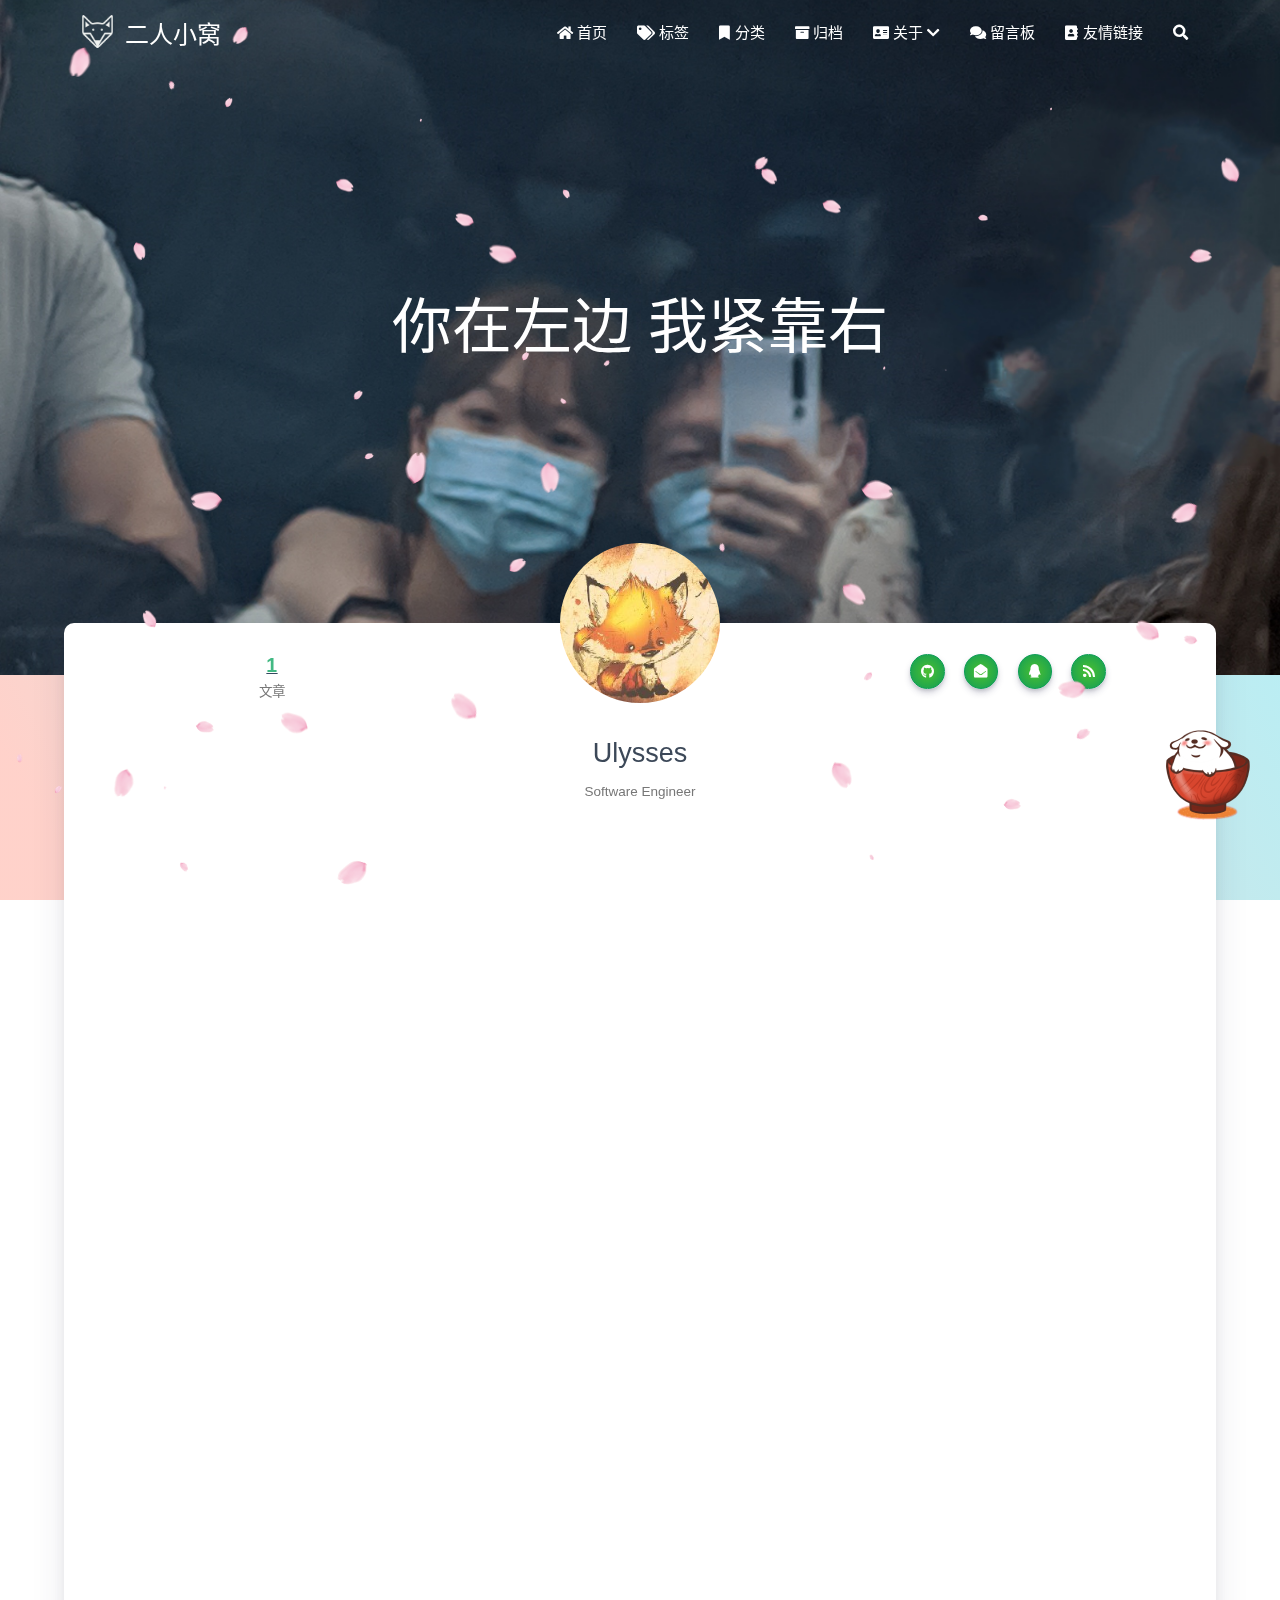
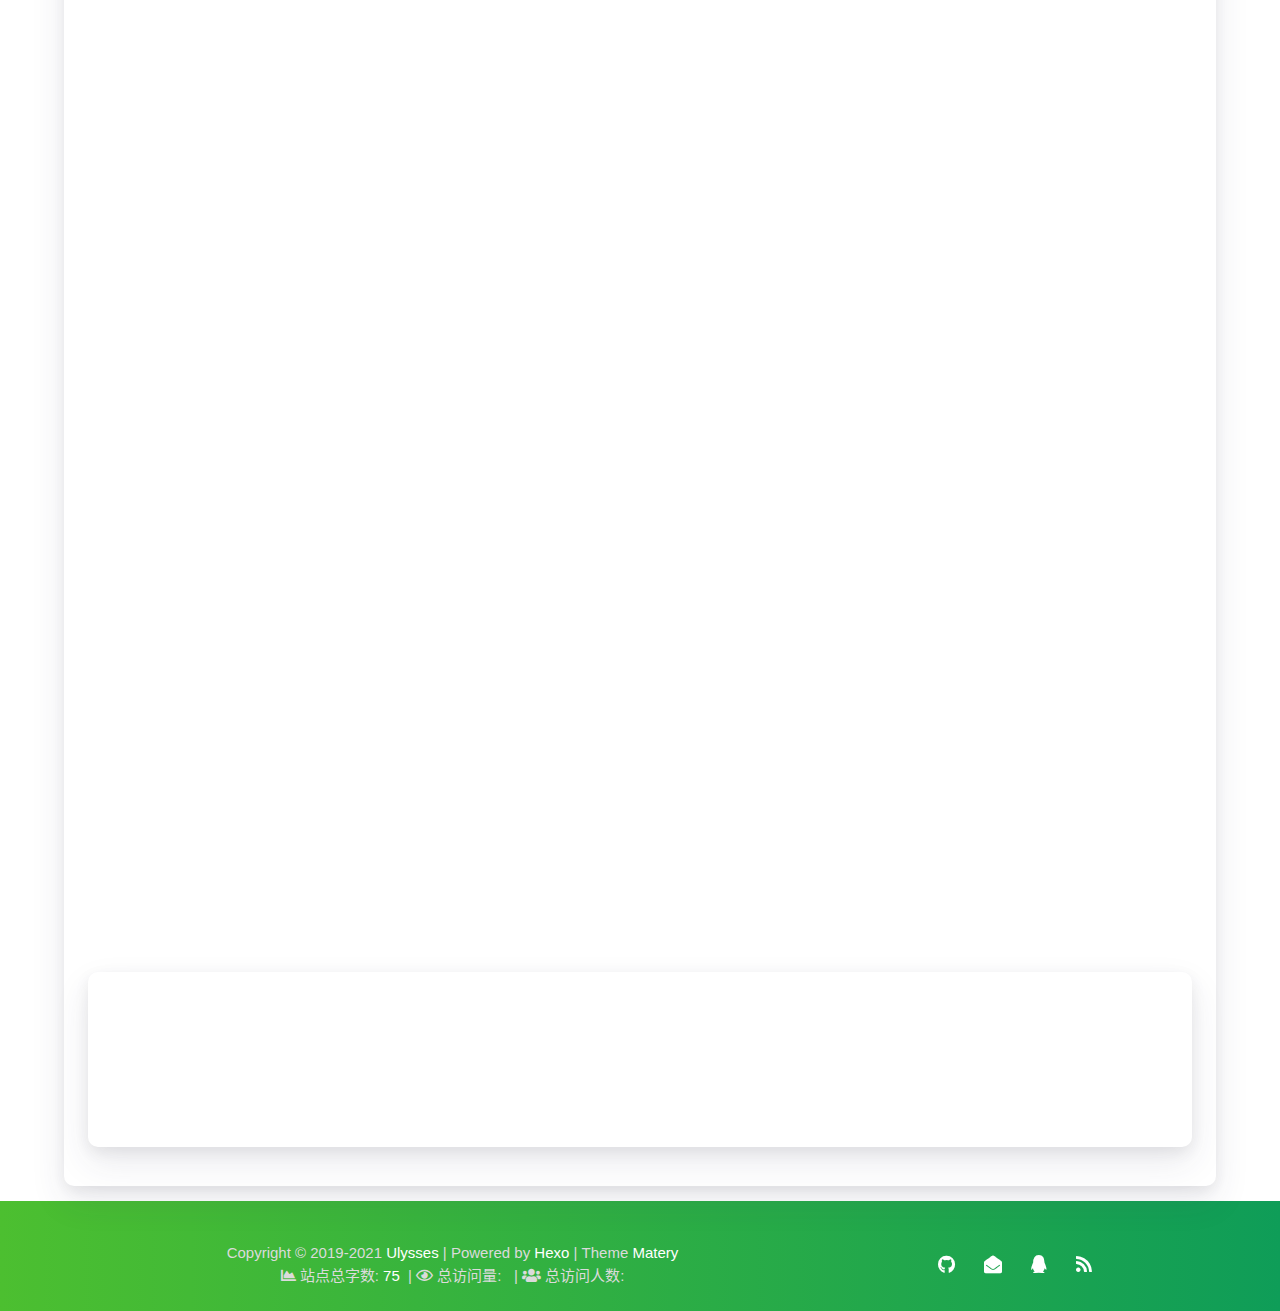
==== about/index.html @ 31bc7d74 "Site updated: 2021-12-10 22:59:01" ====
<!DOCTYPE HTML>
<html lang="zh-CN">


<head>
    <meta charset="utf-8">
    <meta name="keywords" content="关于, HTML,CSS,JavaScript,JQuery,java,linux等">
    <meta name="description" content="这是我们俩的专属小窝">
    <meta http-equiv="X-UA-Compatible" content="IE=edge">
    <meta name="viewport" content="width=device-width, initial-scale=1.0, user-scalable=no">
    <meta name="renderer" content="webkit|ie-stand|ie-comp">
    <meta name="mobile-web-app-capable" content="yes">
    <meta name="format-detection" content="telephone=no">
    <meta name="apple-mobile-web-app-capable" content="yes">
    <meta name="apple-mobile-web-app-status-bar-style" content="black-translucent">
    <meta name="referrer" content="no-referrer-when-downgrade">
    <!-- Global site tag (gtag.js) - Google Analytics -->


    <title>关于 | 二人小窝</title>
    <link rel="icon" type="image/png" href="/favicon.png">

    <link rel="stylesheet" type="text/css" href="/libs/awesome/css/all.min.css">
    <link rel="stylesheet" type="text/css" href="/libs/materialize/materialize.min.css">
    <link rel="stylesheet" type="text/css" href="/libs/aos/aos.css">
    <link rel="stylesheet" type="text/css" href="/libs/animate/animate.min.css">
    <link rel="stylesheet" type="text/css" href="/libs/lightGallery/css/lightgallery.min.css">
    <link rel="stylesheet" type="text/css" href="/css/matery.css">
    <link rel="stylesheet" type="text/css" href="/css/my.css">

    <script src="/libs/jquery/jquery-3.6.0.min.js"></script>

<meta name="generator" content="Hexo 5.4.0">
<style>.github-emoji { position: relative; display: inline-block; width: 1.2em; min-height: 1.2em; overflow: hidden; vertical-align: top; color: transparent; }  .github-emoji > span { position: relative; z-index: 10; }  .github-emoji img, .github-emoji .fancybox { margin: 0 !important; padding: 0 !important; border: none !important; outline: none !important; text-decoration: none !important; user-select: none !important; cursor: auto !important; }  .github-emoji img { height: 1.2em !important; width: 1.2em !important; position: absolute !important; left: 50% !important; top: 50% !important; transform: translate(-50%, -50%) !important; user-select: none !important; cursor: auto !important; } .github-emoji-fallback { color: inherit; } .github-emoji-fallback img { opacity: 0 !important; }</style>
<link rel="alternate" href="/atom.xml" title="二人小窝" type="application/atom+xml">
<link rel="stylesheet" href="/css/prism-tomorrow.css" type="text/css"></head>









<body>
    <header class="navbar-fixed">
    <nav id="headNav" class="bg-color nav-transparent">
        <div id="navContainer" class="nav-wrapper container">
            <div class="brand-logo">
                <a href="/" class="waves-effect waves-light">
                    
                    <img src="/medias/logo.png" class="logo-img" alt="LOGO">
                    
                    <span class="logo-span">二人小窝</span>
                </a>
            </div>
            

<a href="#" data-target="mobile-nav" class="sidenav-trigger button-collapse"><i class="fas fa-bars"></i></a>
<ul class="right nav-menu">
  
  <li class="hide-on-med-and-down nav-item">
    
    <a href="/" class="waves-effect waves-light">
      
      <i class="fas fa-home" style="zoom: 0.6;"></i>
      
      <span>首页</span>
    </a>
    
  </li>
  
  <li class="hide-on-med-and-down nav-item">
    
    <a href="/tags" class="waves-effect waves-light">
      
      <i class="fas fa-tags" style="zoom: 0.6;"></i>
      
      <span>标签</span>
    </a>
    
  </li>
  
  <li class="hide-on-med-and-down nav-item">
    
    <a href="/categories" class="waves-effect waves-light">
      
      <i class="fas fa-bookmark" style="zoom: 0.6;"></i>
      
      <span>分类</span>
    </a>
    
  </li>
  
  <li class="hide-on-med-and-down nav-item">
    
    <a href="/archives" class="waves-effect waves-light">
      
      <i class="fas fa-archive" style="zoom: 0.6;"></i>
      
      <span>归档</span>
    </a>
    
  </li>
  
  <li class="hide-on-med-and-down nav-item">
    
    <a href="/" class="waves-effect waves-light">

      
      <i class="fas fa-address-card" style="zoom: 0.6;"></i>
      
      <span>关于</span>
      <i class="fas fa-chevron-down" aria-hidden="true" style="zoom: 0.6;"></i>
    </a>
    <ul class="sub-nav menus_item_child ">
      
      <li>
        <a href="/about">
          
          <i class="fas fa-user-circle" style="margin-top: -20px; zoom: 0.6;"></i>
          
          <span>关于我</span>
        </a>
      </li>
      
      <li>
        <a href="/aboutme">
          
          <i class="fa fa-user-secret" style="margin-top: -20px; zoom: 0.6;"></i>
          
          <span>Another</span>
        </a>
      </li>
      
    </ul>
    
  </li>
  
  <li class="hide-on-med-and-down nav-item">
    
    <a href="/contact" class="waves-effect waves-light">
      
      <i class="fas fa-comments" style="zoom: 0.6;"></i>
      
      <span>留言板</span>
    </a>
    
  </li>
  
  <li class="hide-on-med-and-down nav-item">
    
    <a href="/friends" class="waves-effect waves-light">
      
      <i class="fas fa-address-book" style="zoom: 0.6;"></i>
      
      <span>友情链接</span>
    </a>
    
  </li>
  
  <li>
    <a href="#searchModal" class="modal-trigger waves-effect waves-light">
      <i id="searchIcon" class="fas fa-search" title="搜索" style="zoom: 0.85;"></i>
    </a>
  </li>
</ul>


<div id="mobile-nav" class="side-nav sidenav">

    <div class="mobile-head bg-color">
        
        <img src="/medias/logo.png" class="logo-img circle responsive-img">
        
        <div class="logo-name">二人小窝</div>
        <div class="logo-desc">
            
            这是我们俩的专属小窝
            
        </div>
    </div>

    <ul class="menu-list mobile-menu-list">
        
        <li class="m-nav-item">
	  
		<a href="/" class="waves-effect waves-light">
			
			    <i class="fa-fw fas fa-home"></i>
			
			首页
		</a>
          
        </li>
        
        <li class="m-nav-item">
	  
		<a href="/tags" class="waves-effect waves-light">
			
			    <i class="fa-fw fas fa-tags"></i>
			
			标签
		</a>
          
        </li>
        
        <li class="m-nav-item">
	  
		<a href="/categories" class="waves-effect waves-light">
			
			    <i class="fa-fw fas fa-bookmark"></i>
			
			分类
		</a>
          
        </li>
        
        <li class="m-nav-item">
	  
		<a href="/archives" class="waves-effect waves-light">
			
			    <i class="fa-fw fas fa-archive"></i>
			
			归档
		</a>
          
        </li>
        
        <li class="m-nav-item">
	  
		<a href="javascript:;">
			
				<i class="fa-fw fas fa-address-card"></i>
			
			关于
			<span class="m-icon"><i class="fas fa-chevron-right"></i></span>
		</a>
            <ul  style="background:  ;" >
              
                <li>

                  <a href="/about " style="margin-left:75px">
				  
				   <i class="fa fas fa-user-circle" style="position: absolute;left:50px" ></i>
			      
		          <span>关于我</span>
                  </a>
                </li>
              
                <li>

                  <a href="/aboutme " style="margin-left:75px">
				  
				   <i class="fa fa fa-user-secret" style="position: absolute;left:50px" ></i>
			      
		          <span>Another</span>
                  </a>
                </li>
              
            </ul>
          
        </li>
        
        <li class="m-nav-item">
	  
		<a href="/contact" class="waves-effect waves-light">
			
			    <i class="fa-fw fas fa-comments"></i>
			
			留言板
		</a>
          
        </li>
        
        <li class="m-nav-item">
	  
		<a href="/friends" class="waves-effect waves-light">
			
			    <i class="fa-fw fas fa-address-book"></i>
			
			友情链接
		</a>
          
        </li>
        
        
        <li><div class="divider"></div></li>
        <li>
            <a href="https://github.com/blinkfox/hexo-theme-matery" class="waves-effect waves-light" target="_blank">
                <i class="fab fa-github-square fa-fw"></i>Fork Me
            </a>
        </li>
        
    </ul>
</div>


        </div>

        
            <style>
    .nav-transparent .github-corner {
        display: none !important;
    }

    .github-corner {
        position: absolute;
        z-index: 10;
        top: 0;
        right: 0;
        border: 0;
        transform: scale(1.1);
    }

    .github-corner svg {
        color: #0f9d58;
        fill: #fff;
        height: 64px;
        width: 64px;
    }

    .github-corner:hover .octo-arm {
        animation: a 0.56s ease-in-out;
    }

    .github-corner .octo-arm {
        animation: none;
    }

    @keyframes a {
        0%,
        to {
            transform: rotate(0);
        }
        20%,
        60% {
            transform: rotate(-25deg);
        }
        40%,
        80% {
            transform: rotate(10deg);
        }
    }
</style>

<a href="https://github.com/blinkfox/hexo-theme-matery" class="github-corner tooltipped hide-on-med-and-down" target="_blank"
   data-tooltip="Fork Me" data-position="left" data-delay="50">
    <svg viewBox="0 0 250 250" aria-hidden="true">
        <path d="M0,0 L115,115 L130,115 L142,142 L250,250 L250,0 Z"></path>
        <path d="M128.3,109.0 C113.8,99.7 119.0,89.6 119.0,89.6 C122.0,82.7 120.5,78.6 120.5,78.6 C119.2,72.0 123.4,76.3 123.4,76.3 C127.3,80.9 125.5,87.3 125.5,87.3 C122.9,97.6 130.6,101.9 134.4,103.2"
              fill="currentColor" style="transform-origin: 130px 106px;" class="octo-arm"></path>
        <path d="M115.0,115.0 C114.9,115.1 118.7,116.5 119.8,115.4 L133.7,101.6 C136.9,99.2 139.9,98.4 142.2,98.6 C133.8,88.0 127.5,74.4 143.8,58.0 C148.5,53.4 154.0,51.2 159.7,51.0 C160.3,49.4 163.2,43.6 171.4,40.1 C171.4,40.1 176.1,42.5 178.8,56.2 C183.1,58.6 187.2,61.8 190.9,65.4 C194.5,69.0 197.7,73.2 200.1,77.6 C213.8,80.2 216.3,84.9 216.3,84.9 C212.7,93.1 206.9,96.0 205.4,96.6 C205.1,102.4 203.0,107.8 198.3,112.5 C181.9,128.9 168.3,122.5 157.7,114.1 C157.9,116.9 156.7,120.9 152.7,124.9 L141.0,136.5 C139.8,137.7 141.6,141.9 141.8,141.8 Z"
              fill="currentColor" class="octo-body"></path>
    </svg>
</a>
        
    </nav>

</header>

    <style type="text/css">
    /* don't remove. */
    .about-cover {
        height: 75vh;
    }
</style>

<div class="bg-cover pd-header about-cover">
    <div class="container">
    <div class="row">
    <div class="col s10 offset-s1 m8 offset-m2 l8 offset-l2">
        <div class="brand">
            <div class="title center-align">
                
                你在左边 我紧靠右
                
            </div>

            <div class="description center-align">
                
                <span id="subtitle"></span>
                <script src="https://cdn.jsdelivr.net/npm/typed.js@2.0.11"></script>
                <script>
                    var typed = new Typed("#subtitle", {
                        strings: ['',
				 				  '',
								  '',
				 				  ''],
                        startDelay: 300,
                        typeSpeed: 100,
                        loop: true,
                        backSpeed: 50,
                        showCursor: true
                    });
                </script>
                
            </div>

        </div>
    </div>
</div>


<script>
    // 每天切换 banner 图.  Switch banner image every day.
    var bannerUrl = "/medias/banner/" + new Date().getDay() + '.jpg';
    $('.bg-cover').css('background-image', 'url(' + bannerUrl + ')');
</script>


    </div>
</div>

<main class="content">

    <div id="aboutme" class="container about-container">
        <div class="card">
            <div class="card-content">

                <div class="row">
                    <div class="post-statis col l4 hide-on-med-and-down" data-aos="zoom-in-right">
                        
<div class="statis">
    <span class="count"><a href="/">1</a></span>
    <span class="name">文章</span>
</div>






                    </div>
                    <div class="col s12 m12 l4">
                        <div class="profile center-align">
                            <div class="avatar">
                                <img src="/medias/avatar.jpg" alt="Ulysses"
                                     class="circle responsive-img avatar-img">
                            </div>
                            <div class="author">
                                <div class="post-statis hide-on-large-only" data-aos="zoom-in-right">
                                    
<div class="statis">
    <span class="count"><a href="/">1</a></span>
    <span class="name">文章</span>
</div>






                                </div>
                                <div class="title">Ulysses</div>
                                <div class="career">Software Engineer</div>
                                <div class="social-link hide-on-large-only" data-aos="zoom-in-left">
                                    
    <a href="https://github.com/ulysses-kyh" class="tooltipped" target="_blank" data-tooltip="访问我的GitHub" data-position="top" data-delay="50">
        <i class="fab fa-github"></i>
    </a>



    <a href="mailto:k17087799942@gmail.com" class="tooltipped" target="_blank" data-tooltip="邮件联系我" data-position="top" data-delay="50">
        <i class="fas fa-envelope-open"></i>
    </a>







    <a href="tencent://AddContact/?fromId=50&fromSubId=1&subcmd=all&uin=1442336054" class="tooltipped" target="_blank" data-tooltip="QQ联系我: 1442336054" data-position="top" data-delay="50">
        <i class="fab fa-qq"></i>
    </a>







    <a href="/atom.xml" class="tooltipped" target="_blank" data-tooltip="RSS 订阅" data-position="top" data-delay="50">
        <i class="fas fa-rss"></i>
    </a>


                                </div>
                            </div>
                        </div>
                    </div>
                    <div class="col l4 hide-on-med-and-down" data-aos="zoom-in-left">
                        <div class="social-link">
                            
    <a href="https://github.com/ulysses-kyh" class="tooltipped" target="_blank" data-tooltip="访问我的GitHub" data-position="top" data-delay="50">
        <i class="fab fa-github"></i>
    </a>



    <a href="mailto:k17087799942@gmail.com" class="tooltipped" target="_blank" data-tooltip="邮件联系我" data-position="top" data-delay="50">
        <i class="fas fa-envelope-open"></i>
    </a>







    <a href="tencent://AddContact/?fromId=50&fromSubId=1&subcmd=all&uin=1442336054" class="tooltipped" target="_blank" data-tooltip="QQ联系我: 1442336054" data-position="top" data-delay="50">
        <i class="fab fa-qq"></i>
    </a>







    <a href="/atom.xml" class="tooltipped" target="_blank" data-tooltip="RSS 订阅" data-position="top" data-delay="50">
        <i class="fas fa-rss"></i>
    </a>


                        </div>
                    </div>
                </div>

                <div class="introduction center-align" data-aos="fade-up">If you wish to succeed, you should use persistence as your good friend, experience as your reference, prudence as your brother and hope as your sentry.</div>

                <style type="text/css">
    #posts-chart,
    #categories-chart,
    #tags-chart {
        width: 100%;
        height: 300px;
        margin: 0.5rem auto;
        padding: 0.5rem;
    }
</style>

<div id="postCharts" class="post-charts">
    <div class="title center-align" data-aos="zoom-in-up">
        <i class="far fa-bar-chart"></i>&nbsp;&nbsp;文章统计图
    </div>
    <div class="row">
        <div class="chart col s12 m6 l4" data-aos="zoom-in-up">
            <div id="posts-chart"></div>
        </div>

        <div class="chart col s12 m6 l4" data-aos="zoom-in-up">
            <div id="categories-chart"></div>
        </div>

        <div class="chart col s12 m6 l4" data-aos="zoom-in-up">
            <div id="tags-chart"></div>
        </div>
    </div>
</div>

<script type="text/javascript" src="/libs/echarts/echarts.min.js"></script>
<script>
    let postsChart = echarts.init(document.getElementById('posts-chart'));
    let categoriesChart = echarts.init(document.getElementById('categories-chart'));
    let tagsChart = echarts.init(document.getElementById('tags-chart'));

    

    let postsOption = {
        title: {
            text: '文章发布统计图',
            top: -5,
            x: 'center'
        },
        tooltip: {
            trigger: 'axis'
        },
        xAxis: {
            type: 'category',
            data: ["2020-12","2021-01","2021-02","2021-03","2021-04","2021-05","2021-06","2021-07","2021-08","2021-09","2021-10","2021-11","2021-12"]
        },
        yAxis: {
            type: 'value',
        },
        series: [
            {
                name: '文章篇数',
                type: 'line',
                color: ['#6772e5'],
                data: [0,0,0,0,0,0,0,0,0,0,0,0,1],
                markPoint: {
                    symbolSize: 45,
                    color: ['#fa755a','#3ecf8e','#82d3f4'],
                    data: [{
                        type: 'max',
                        itemStyle: {color: ['#3ecf8e']},
                        name: '最大值'
                    }, {
                        type: 'min',
                        itemStyle: {color: ['#fa755a']},
                        name: '最小值'
                    }]
                },
                markLine: {
                    itemStyle: {color: ['#ab47bc']},
                    data: [
                        {type: 'average', name: '平均值'}
                    ]
                }
            }
        ]
    };

    

    let categoriesOption = {
        title: {
            text: '文章分类统计图',
            top: -4,
            x: 'center'
        },
        tooltip: {
            trigger: 'item',
            formatter: "{a} <br/>{b} : {c} ({d}%)"
        },
        series: [
            {
                name: '分类',
                type: 'pie',
                radius: '50%',
                color: ['#6772e5', '#ff9e0f', '#fa755a', '#3ecf8e', '#82d3f4', '#ab47bc', '#525f7f', '#f51c47', '#26A69A'],
                data: [],
                itemStyle: {
                    emphasis: {
                        shadowBlur: 10,
                        shadowOffsetX: 0,
                        shadowColor: 'rgba(0, 0, 0, 0.5)'
                    }
                }
            }
        ]
    };

    

    let tagsOption = {
        title: {
            text: 'TOP10 标签统计图',
            top: -5,
            x: 'center'
        },
        tooltip: {},
        xAxis: [
            {
                type: 'category',
                data: []
            }
        ],
        yAxis: [
            {
                type: 'value'
            }
        ],
        series: [
            {
                type: 'bar',
                color: ['#82d3f4'],
                barWidth : 18,
                data: [],
                markPoint: {
                    symbolSize: 45,
                    data: [{
                        type: 'max',
                        itemStyle: {color: ['#3ecf8e']},
                        name: '最大值'
                    }, {
                        type: 'min',
                        itemStyle: {color: ['#fa755a']},
                        name: '最小值'
                    }],
                },
                markLine: {
                    itemStyle: {color: ['#ab47bc']},
                    data: [
                        {type: 'average', name: '平均值'}
                    ]
                }
            }
        ]
    };

    // render the charts
    postsChart.setOption(postsOption);
    categoriesChart.setOption(categoriesOption);
    tagsChart.setOption(tagsOption);
</script>


                
                
<div class="my-projects">
    <div class="title center-align" data-aos="zoom-in-up">
        <i class="fas fa-gift"></i>&nbsp;&nbsp;我的项目
    </div>
    <div class="row">
        
        
        <div class="col s12 m6 l4" data-aos="fade-up">
            <div class="info center-align">
                <a href="http://github.com/blinkfox/hexo-theme-matery" class="icon"
                   style="background: linear-gradient(to bottom right, #66BB6A 0%, #81C784 100%)" target="_blank">
                    <i class="fas fa-file-alt"></i>
                </a>
                <div class="info-title">
                    <a href="http://github.com/blinkfox/hexo-theme-matery" target="_blank">hexo-theme-matery</a>
                </div>
                <div class="info-desc">This is a Hexo blog theme with &#39;Material Design&#39; and responsive design.</div>
            </div>
        </div>
        
        <div class="col s12 m6 l4" data-aos="fade-up">
            <div class="info center-align">
                <a href="https://github.com/blinkfox/fenix" class="icon"
                   style="background: linear-gradient(to bottom right, #F06292 0%, #EF5350 100%)" target="_blank">
                    <i class="fas fa-database"></i>
                </a>
                <div class="info-title">
                    <a href="https://github.com/blinkfox/fenix" target="_blank">Fenix</a>
                </div>
                <div class="info-desc">这是 Spring Data JPA 复杂或动态 SQL 查询的扩展库。</div>
            </div>
        </div>
        
        <div class="col s12 m6 l4" data-aos="fade-up">
            <div class="info center-align">
                <a href="https://github.com/blinkfox/typora-vue-theme" class="icon"
                   style="background: linear-gradient(to bottom right, #29B6F6 0%, #1E88E5 100%)" target="_blank">
                    <i class="fas fa-file-alt"></i>
                </a>
                <div class="info-title">
                    <a href="https://github.com/blinkfox/typora-vue-theme" target="_blank">typora-vue-theme</a>
                </div>
                <div class="info-desc">This is a typora theme inspired by Vue document style.</div>
            </div>
        </div>
        
        
    </div>
</div>

                

                
                
<div class="my-skills">
    <div class="title center-align" data-aos="zoom-in-up">
        <i class="fas fa-wrench"></i>&nbsp;&nbsp;我的技能
    </div>
    <div class="row">
        
        
        
        <div class="col s12 m6 l6" data-aos="fade-up">
            <div class="skillbar">
                <div class="skillbar-title"
                     style="background: linear-gradient(to right, #FF0066 0%, #FF00CC 100%); width: 85%">
                    <span>Java</span>
                </div>
                <div class="skill-bar-percent">85%</div>
            </div>
        </div>
        
        
        <div class="col s12 m6 l6" data-aos="fade-up">
            <div class="skillbar">
                <div class="skillbar-title"
                     style="background: linear-gradient(to right, #9900FF 0%, #CC66FF 100%); width: 80%">
                    <span>JavaScript</span>
                </div>
                <div class="skill-bar-percent">80%</div>
            </div>
        </div>
        
        
        <div class="col s12 m6 l6" data-aos="fade-up">
            <div class="skillbar">
                <div class="skillbar-title"
                     style="background: linear-gradient(to right, #2196F3 0%, #42A5F5 100%); width: 80%">
                    <span>HTML5</span>
                </div>
                <div class="skill-bar-percent">80%</div>
            </div>
        </div>
        
        
        <div class="col s12 m6 l6" data-aos="fade-up">
            <div class="skillbar">
                <div class="skillbar-title"
                     style="background: linear-gradient(to right, #00BCD4 0%, #80DEEA 100%); width: 70%">
                    <span>CSS</span>
                </div>
                <div class="skill-bar-percent">70%</div>
            </div>
        </div>
        
        
        <div class="col s12 m6 l6" data-aos="fade-up">
            <div class="skillbar">
                <div class="skillbar-title"
                     style="background: linear-gradient(to right, #4CAF50 0%, #81C784 100%); width: 90%">
                    <span>SQL</span>
                </div>
                <div class="skill-bar-percent">90%</div>
            </div>
        </div>
        
        
        <div class="col s12 m6 l6" data-aos="fade-up">
            <div class="skillbar">
                <div class="skillbar-title"
                     style="background: linear-gradient(to right, #FFEB3B 0%, #FFF176 100%); width: 75%">
                    <span>程序设计</span>
                </div>
                <div class="skill-bar-percent">75%</div>
            </div>
        </div>
        
        
    </div>

    

    
    <div class="other-skills chip-container" data-aos="zoom-in-up">
        <div class="sub-title center-align"><i class="fa fa-book"></i>&nbsp;&nbsp;其他技能</div>
        <div class="tag-chips center-align">
            
        </div>
    </div>
    

</div>

                

                
                
<div id="myGallery" class="my-gallery">
    <div class="title center-align" data-aos="zoom-in-up">
        <i class="far fa-image"></i>&nbsp;&nbsp;相册
    </div>
    <div class="row">
        
        
        <div class="photo col s12 m6 l4" data-aos="fade-up">
            <div class="img-item" data-src="/medias/featureimages/0.jpg">
                <img src="/medias/featureimages/0.jpg" class="responsive-img">
            </div>
        </div>
        
        <div class="photo col s12 m6 l4" data-aos="fade-up">
            <div class="img-item" data-src="/medias/featureimages/1.jpg">
                <img src="/medias/featureimages/1.jpg" class="responsive-img">
            </div>
        </div>
        
        <div class="photo col s12 m6 l4" data-aos="fade-up">
            <div class="img-item" data-src="/medias/featureimages/2.jpg">
                <img src="/medias/featureimages/2.jpg" class="responsive-img">
            </div>
        </div>
        
        
    </div>
</div>

<script>
    $(function () {
        let animateClass = 'animated pulse';
        $('#myGallery .photo').hover(function () {
            $(this).addClass(animateClass);
        }, function () {
            $(this).removeClass(animateClass);
        });
    });
</script>

                

                

                <div class="card">
                    <div class="card-content">
                        <div class="card-content article-card-content">
                            <div class="title center-align" data-aos="zoom-in-up">
                                <i class="fa fa-address-book"></i>&nbsp;&nbsp;个人简历
                             </div>
                                <div id="articleContent" data-aos="fade-up">
                                    
                                </div>
                          </div>
                     </div>
               </div>

            </div>
        </div>
    </div>
</main>


    <footer class="page-footer bg-color">
    
        <link rel="stylesheet" href="/libs/aplayer/APlayer.min.css">
<style>
    .aplayer .aplayer-lrc p {
        
        display: none;
        
        font-size: 12px;
        font-weight: 700;
        line-height: 16px !important;
    }

    .aplayer .aplayer-lrc p.aplayer-lrc-current {
        
        display: none;
        
        font-size: 15px;
        color: #42b983;
    }

    
</style>
<div class="">
    
    <div class="row">
        <meting-js class="col l8 offset-l2 m10 offset-m1 s12"
                   server="netease"
                   type="playlist"
                   id="2927089102"
                   fixed='true'
                   autoplay='true'
                   theme='#42b983'
                   loop='all'
                   order='random'
                   preload='auto'
                   volume='0.2'
                   list-folded='true'
        >
        </meting-js>
    </div>
</div>

<script src="/libs/aplayer/APlayer.min.js"></script>
<script src="/libs/aplayer/Meting.min.js"></script>

    

    <div class="container row center-align"
         style="margin-bottom: 0px !important;">
        <div class="col s12 m8 l8 copy-right">
            Copyright&nbsp;&copy;
            
                <span id="year">2019-2021</span>
            
            <a href="/about" target="_blank">Ulysses</a>
            |&nbsp;Powered by&nbsp;<a href="https://hexo.io/" target="_blank">Hexo</a>
            |&nbsp;Theme&nbsp;<a href="https://github.com/blinkfox/hexo-theme-matery" target="_blank">Matery</a>
            <br>
            
                &nbsp;<i class="fas fa-chart-area"></i>&nbsp;站点总字数:&nbsp;<span
                        class="white-color">75</span>
            
            
            
                
            
            
                <span id="busuanzi_container_site_pv">
                &nbsp;|&nbsp;<i class="far fa-eye"></i>&nbsp;总访问量:&nbsp;
                    <span id="busuanzi_value_site_pv" class="white-color"></span>
            </span>
            
            
                <span id="busuanzi_container_site_uv">
                &nbsp;|&nbsp;<i class="fas fa-users"></i>&nbsp;总访问人数:&nbsp;
                    <span id="busuanzi_value_site_uv" class="white-color"></span>
            </span>
            
            <br>

            <!-- 运行天数提醒. -->
            
            <br>
            
        </div>
        <div class="col s12 m4 l4 social-link social-statis">
    <a href="https://github.com/ulysses-kyh" class="tooltipped" target="_blank" data-tooltip="访问我的GitHub" data-position="top" data-delay="50">
        <i class="fab fa-github"></i>
    </a>



    <a href="mailto:k17087799942@gmail.com" class="tooltipped" target="_blank" data-tooltip="邮件联系我" data-position="top" data-delay="50">
        <i class="fas fa-envelope-open"></i>
    </a>







    <a href="tencent://AddContact/?fromId=50&fromSubId=1&subcmd=all&uin=1442336054" class="tooltipped" target="_blank" data-tooltip="QQ联系我: 1442336054" data-position="top" data-delay="50">
        <i class="fab fa-qq"></i>
    </a>







    <a href="/atom.xml" class="tooltipped" target="_blank" data-tooltip="RSS 订阅" data-position="top" data-delay="50">
        <i class="fas fa-rss"></i>
    </a>

</div>
    </div>
</footer>

<div class="progress-bar"></div>


    <!-- 搜索遮罩框 -->
<div id="searchModal" class="modal">
    <div class="modal-content">
        <div class="search-header">
            <span class="title"><i class="fas fa-search"></i>&nbsp;&nbsp;搜索</span>
            <input type="search" id="searchInput" name="s" placeholder="请输入搜索的关键字"
                   class="search-input">
        </div>
        <div id="searchResult"></div>
    </div>
</div>

<script type="text/javascript">
$(function () {
    var searchFunc = function (path, search_id, content_id) {
        'use strict';
        $.ajax({
            url: path,
            dataType: "xml",
            success: function (xmlResponse) {
                // get the contents from search data
                var datas = $("entry", xmlResponse).map(function () {
                    return {
                        title: $("title", this).text(),
                        content: $("content", this).text(),
                        url: $("url", this).text()
                    };
                }).get();
                var $input = document.getElementById(search_id);
                var $resultContent = document.getElementById(content_id);
                $input.addEventListener('input', function () {
                    var str = '<ul class=\"search-result-list\">';
                    var keywords = this.value.trim().toLowerCase().split(/[\s\-]+/);
                    $resultContent.innerHTML = "";
                    if (this.value.trim().length <= 0) {
                        return;
                    }
                    // perform local searching
                    datas.forEach(function (data) {
                        var isMatch = true;
                        var data_title = data.title.trim().toLowerCase();
                        var data_content = data.content.trim().replace(/<[^>]+>/g, "").toLowerCase();
                        var data_url = data.url;
                        data_url = data_url.indexOf('/') === 0 ? data.url : '/' + data_url;
                        var index_title = -1;
                        var index_content = -1;
                        var first_occur = -1;
                        // only match artiles with not empty titles and contents
                        if (data_title !== '' && data_content !== '') {
                            keywords.forEach(function (keyword, i) {
                                index_title = data_title.indexOf(keyword);
                                index_content = data_content.indexOf(keyword);
                                if (index_title < 0 && index_content < 0) {
                                    isMatch = false;
                                } else {
                                    if (index_content < 0) {
                                        index_content = 0;
                                    }
                                    if (i === 0) {
                                        first_occur = index_content;
                                    }
                                }
                            });
                        }
                        // show search results
                        if (isMatch) {
                            str += "<li><a href='" + data_url + "' class='search-result-title'>" + data_title + "</a>";
                            var content = data.content.trim().replace(/<[^>]+>/g, "");
                            if (first_occur >= 0) {
                                // cut out 100 characters
                                var start = first_occur - 20;
                                var end = first_occur + 80;
                                if (start < 0) {
                                    start = 0;
                                }
                                if (start === 0) {
                                    end = 100;
                                }
                                if (end > content.length) {
                                    end = content.length;
                                }
                                var match_content = content.substr(start, end);
                                // highlight all keywords
                                keywords.forEach(function (keyword) {
                                    var regS = new RegExp(keyword, "gi");
                                    match_content = match_content.replace(regS, "<em class=\"search-keyword\">" + keyword + "</em>");
                                });

                                str += "<p class=\"search-result\">" + match_content + "...</p>"
                            }
                            str += "</li>";
                        }
                    });
                    str += "</ul>";
                    $resultContent.innerHTML = str;
                });
            }
        });
    };

    searchFunc('/search.xml', 'searchInput', 'searchResult');
});
</script>

    <!-- 回到顶部按钮 -->
<div id="backTop" class="top-scroll">
    <a class="btn-floating btn-large waves-effect waves-light" href="#!">
        <i class="fas fa-arrow-up"></i>
    </a>
</div>


    <script>(function(w,d, s, id) {if(typeof(w.webpushr)!=='undefined') return;w.webpushr=w.webpushr||function(){(w.webpushr.q=w.webpushr.q||[]).push(arguments)};var js, fjs = d.getElementsByTagName(s)[0];js = d.createElement(s); js.id = id;js.async=1;js.src = "https://cdn.webpushr.com/app.min.js";fjs.parentNode.appendChild(js);}(window,document, 'script', 'webpushr-jssdk'));webpushr('setup',{'key':'BHbvZnoaYclHrCwreXgVtbr3i-1mAVznSVejs9rFrjhGbOt6_qGZgPq4hky1R7zuu7QJ29ht84yleb4tWKcxCW0' ,'integration':'popup' });</script><!-- end webpushr code -->
    <script src="/js/FunnyTitle.js"></script>
    <script src="/libs/materialize/materialize.min.js"></script>
    <script src="/libs/masonry/masonry.pkgd.min.js"></script>
    <script src="/libs/aos/aos.js"></script>
    <script src="/libs/scrollprogress/scrollProgress.min.js"></script>
    <script src="/libs/lightGallery/js/lightgallery-all.min.js"></script>
    <script src="/js/matery.js"></script>

    

    

        <script type="text/javascript">
            // 只在桌面版网页启用特效
            var windowWidth = $(window).width();
            if (windowWidth > 768) {
                document.write('<script type="text/javascript" src="/libs/others/sakura.js"><\/script>');
            }
        </script>
    

    <!-- 雪花特效 -->
    

    <!-- 鼠标星星特效 -->
    

    
        <script src="https://ssl.captcha.qq.com/TCaptcha.js"></script>
        <script src="/libs/others/TencentCaptcha.js"></script>
        <button id="TencentCaptcha" data-appid="xxxxxxxxxx" data-cbfn="callback" type="button" hidden></button>
    

    <!-- Baidu Analytics -->

    <!-- Baidu Push -->

<script>
    (function () {
        var bp = document.createElement('script');
        var curProtocol = window.location.protocol.split(':')[0];
        if (curProtocol === 'https') {
            bp.src = 'https://zz.bdstatic.com/linksubmit/push.js';
        } else {
            bp.src = 'http://push.zhanzhang.baidu.com/push.js';
        }
        var s = document.getElementsByTagName("script")[0];
        s.parentNode.insertBefore(bp, s);
    })();
</script>

    
    <script src="/libs/others/clicklove.js" async="async"></script>
    
    
    <script async src="/libs/others/busuanzi.pure.mini.js"></script>
    

    

    

    <!--腾讯兔小巢-->
    
    

    

    

    
    <script src="/libs/instantpage/instantpage.js" type="module"></script>
    

<script src="/live2dw/lib/L2Dwidget.min.js?094cbace49a39548bed64abff5988b05"></script><script>L2Dwidget.init({"pluginRootPath":"live2dw/","pluginJsPath":"lib/","pluginModelPath":"assets/","tagMode":false,"debug":false,"model":{"jsonPath":"/live2dw/assets/wanko.model.json"},"display":{"position":"right","width":150,"height":300},"mobile":{"show":false},"log":false});</script><script>(function (w, d, s, id) {
            if (typeof (w.webpushr) !== 'undefined') return; w.webpushr = w.webpushr || function () { (w.webpushr.q = w.webpushr.q || []).push(arguments) }; var js, fjs = d.getElementsByTagName(s)[0]; js = d.createElement(s); js.id = id; js.async = 1; js.src = "https://cdn.webpushr.com/app.min.js";fjs.parentNode.appendChild(js);}(window, document, 'script', 'webpushr-jssdk'));webpushr('setup', { 'key': 'BHbvZnoaYclHrCwreXgVtbr3i-1mAVznSVejs9rFrjhGbOt6_qGZgPq4hky1R7zuu7QJ29ht84yleb4tWKcxCW0' });</script></body>

</html>
---- libs/lightGallery/css/lightgallery.min.css ----
@font-face{font-family:lg;src:url(../fonts/lg.ttf?22t19m) format("truetype"),url(../fonts/lg.woff?22t19m) format("woff"),url(../fonts/lg.svg?22t19m#lg) format("svg");font-weight:400;font-style:normal;font-display:block}.lg-icon{font-family:lg!important;speak:never;font-style:normal;font-weight:400;font-variant:normal;text-transform:none;line-height:1;-webkit-font-smoothing:antialiased;-moz-osx-font-smoothing:grayscale}.lg-actions .lg-next,.lg-actions .lg-prev{background-color:rgba(0,0,0,.45);border-radius:2px;color:#999;cursor:pointer;display:block;font-size:22px;margin-top:-10px;padding:8px 10px 9px;position:absolute;top:50%;z-index:1080;border:none;outline:0}.lg-actions .lg-next.disabled,.lg-actions .lg-prev.disabled{pointer-events:none;opacity:.5}.lg-actions .lg-next:hover,.lg-actions .lg-prev:hover{color:#FFF}.lg-actions .lg-next{right:20px}.lg-actions .lg-next:before{content:"\e095"}.lg-actions .lg-prev{left:20px}.lg-actions .lg-prev:after{content:"\e094"}@-webkit-keyframes lg-right-end{0%,100%{left:0}50%{left:-30px}}@-moz-keyframes lg-right-end{0%,100%{left:0}50%{left:-30px}}@-ms-keyframes lg-right-end{0%,100%{left:0}50%{left:-30px}}@keyframes lg-right-end{0%,100%{left:0}50%{left:-30px}}@-webkit-keyframes lg-left-end{0%,100%{left:0}50%{left:30px}}@-moz-keyframes lg-left-end{0%,100%{left:0}50%{left:30px}}@-ms-keyframes lg-left-end{0%,100%{left:0}50%{left:30px}}@keyframes lg-left-end{0%,100%{left:0}50%{left:30px}}.lg-outer.lg-right-end .lg-object{-webkit-animation:lg-right-end .3s;-o-animation:lg-right-end .3s;animation:lg-right-end .3s;position:relative}.lg-outer.lg-left-end .lg-object{-webkit-animation:lg-left-end .3s;-o-animation:lg-left-end .3s;animation:lg-left-end .3s;position:relative}.lg-toolbar{z-index:1082;left:0;position:absolute;top:0;width:100%;background-color:rgba(0,0,0,.45)}.lg-toolbar .lg-icon{color:#999;cursor:pointer;float:right;font-size:24px;height:47px;line-height:27px;padding:10px 0;text-align:center;width:50px;text-decoration:none!important;outline:0;background:0 0;border:none;box-shadow:none;-webkit-transition:color .2s linear;-o-transition:color .2s linear;transition:color .2s linear}.lg-toolbar .lg-icon:hover{color:#FFF}.lg-toolbar .lg-close:after{content:"\e070"}.lg-toolbar .lg-download:after{content:"\e0f2"}.lg-sub-html{background-color:rgba(0,0,0,.45);bottom:0;color:#EEE;font-size:16px;left:0;padding:10px 40px;position:fixed;right:0;text-align:center;z-index:1080}.lg-sub-html h4{margin:0;font-size:13px;font-weight:700}.lg-sub-html p{font-size:12px;margin:5px 0 0}#lg-counter{color:#999;display:inline-block;font-size:16px;padding-left:20px;padding-top:12px;vertical-align:middle}.lg-next,.lg-prev,.lg-toolbar{opacity:1;-webkit-transition:-webkit-transform .35s cubic-bezier(0,0,.25,1) 0s,opacity .35s cubic-bezier(0,0,.25,1) 0s,color .2s linear;-moz-transition:-moz-transform .35s cubic-bezier(0,0,.25,1) 0s,opacity .35s cubic-bezier(0,0,.25,1) 0s,color .2s linear;-o-transition:-o-transform .35s cubic-bezier(0,0,.25,1) 0s,opacity .35s cubic-bezier(0,0,.25,1) 0s,color .2s linear;transition:transform .35s cubic-bezier(0,0,.25,1) 0s,opacity .35s cubic-bezier(0,0,.25,1) 0s,color .2s linear}.lg-hide-items .lg-prev{opacity:0;-webkit-transform:translate3d(-10px,0,0);transform:translate3d(-10px,0,0)}.lg-hide-items .lg-next{opacity:0;-webkit-transform:translate3d(10px,0,0);transform:translate3d(10px,0,0)}.lg-hide-items .lg-toolbar{opacity:0;-webkit-transform:translate3d(0,-10px,0);transform:translate3d(0,-10px,0)}body:not(.lg-from-hash) .lg-outer.lg-start-zoom .lg-object{-webkit-transform:scale3d(.5,.5,.5);transform:scale3d(.5,.5,.5);opacity:0;-webkit-transition:-webkit-transform 250ms cubic-bezier(0,0,.25,1) 0s,opacity 250ms cubic-bezier(0,0,.25,1)!important;-moz-transition:-moz-transform 250ms cubic-bezier(0,0,.25,1) 0s,opacity 250ms cubic-bezier(0,0,.25,1)!important;-o-transition:-o-transform 250ms cubic-bezier(0,0,.25,1) 0s,opacity 250ms cubic-bezier(0,0,.25,1)!important;transition:transform 250ms cubic-bezier(0,0,.25,1) 0s,opacity 250ms cubic-bezier(0,0,.25,1)!important;-webkit-transform-origin:50% 50%;-moz-transform-origin:50% 50%;-ms-transform-origin:50% 50%;transform-origin:50% 50%}body:not(.lg-from-hash) .lg-outer.lg-start-zoom .lg-item.lg-complete .lg-object{-webkit-transform:scale3d(1,1,1);transform:scale3d(1,1,1);opacity:1}.lg-outer .lg-thumb-outer{background-color:#0D0A0A;bottom:0;position:absolute;width:100%;z-index:1080;max-height:350px;-webkit-transform:translate3d(0,100%,0);transform:translate3d(0,100%,0);-webkit-transition:-webkit-transform .25s cubic-bezier(0,0,.25,1) 0s;-moz-transition:-moz-transform .25s cubic-bezier(0,0,.25,1) 0s;-o-transition:-o-transform .25s cubic-bezier(0,0,.25,1) 0s;transition:transform .25s cubic-bezier(0,0,.25,1) 0s}.lg-outer .lg-thumb-outer.lg-grab .lg-thumb-item{cursor:-webkit-grab;cursor:-moz-grab;cursor:-o-grab;cursor:-ms-grab;cursor:grab}.lg-outer .lg-thumb-outer.lg-grabbing .lg-thumb-item{cursor:move;cursor:-webkit-grabbing;cursor:-moz-grabbing;cursor:-o-grabbing;cursor:-ms-grabbing;cursor:grabbing}.lg-outer .lg-thumb-outer.lg-dragging .lg-thumb{-webkit-transition-duration:0s!important;transition-duration:0s!important}.lg-outer.lg-thumb-open .lg-thumb-outer{-webkit-transform:translate3d(0,0,0);transform:translate3d(0,0,0)}.lg-outer .lg-thumb{padding:10px 0;height:100%;margin-bottom:-5px}.lg-outer .lg-thumb-item{cursor:pointer;float:left;overflow:hidden;height:100%;border:2px solid #FFF;border-radius:4px;margin-bottom:5px}@media (min-width:1025px){.lg-outer .lg-thumb-item{-webkit-transition:border-color .25s ease;-o-transition:border-color .25s ease;transition:border-color .25s ease}}.lg-outer .lg-thumb-item.active,.lg-outer .lg-thumb-item:hover{border-color:#a90707}.lg-outer .lg-thumb-item img{width:100%;height:100%;object-fit:cover}.lg-outer.lg-has-thumb .lg-item{padding-bottom:120px}.lg-outer.lg-can-toggle .lg-item{padding-bottom:0}.lg-outer.lg-pull-caption-up .lg-sub-html{-webkit-transition:bottom .25s ease;-o-transition:bottom .25s ease;transition:bottom .25s ease}.lg-outer.lg-pull-caption-up.lg-thumb-open .lg-sub-html{bottom:100px}.lg-outer .lg-toogle-thumb{background-color:#0D0A0A;border-radius:2px 2px 0 0;color:#999;cursor:pointer;font-size:24px;height:39px;line-height:27px;padding:5px 0;position:absolute;right:20px;text-align:center;top:-39px;width:50px;outline:0;border:none}.lg-outer .lg-toogle-thumb:after{content:"\e1ff"}.lg-outer .lg-toogle-thumb:hover{color:#FFF}.lg-outer .lg-video-cont{display:inline-block;vertical-align:middle;max-width:1140px;max-height:100%;width:100%;padding:0 5px}.lg-outer .lg-video{width:100%;height:0;padding-bottom:56.25%;overflow:hidden;position:relative}.lg-outer .lg-video .lg-object{display:inline-block;position:absolute;top:0;left:0;width:100%!important;height:100%!important}.lg-outer .lg-video .lg-video-play{width:84px;height:59px;position:absolute;left:50%;top:50%;margin-left:-42px;margin-top:-30px;z-index:1080;cursor:pointer}.lg-outer .lg-has-iframe .lg-video{-webkit-overflow-scrolling:touch;overflow:auto}.lg-outer .lg-has-vimeo .lg-video-play{background:url(../img/vimeo-play.png) no-repeat}.lg-outer .lg-has-vimeo:hover .lg-video-play{background:url(../img/vimeo-play.png) 0 -58px no-repeat}.lg-outer .lg-has-html5 .lg-video-play{background:url(../img/video-play.png) no-repeat;height:64px;margin-left:-32px;margin-top:-32px;width:64px;opacity:.8}.lg-outer .lg-has-html5:hover .lg-video-play{opacity:1}.lg-outer .lg-has-youtube .lg-video-play{background:url(../img/youtube-play.png) no-repeat}.lg-outer .lg-has-youtube:hover .lg-video-play{background:url(../img/youtube-play.png) 0 -60px no-repeat}.lg-outer .lg-video-object{width:100%!important;height:100%!important;position:absolute;top:0;left:0}.lg-outer .lg-has-video .lg-video-object{visibility:hidden}.lg-outer .lg-has-video.lg-video-playing .lg-object,.lg-outer .lg-has-video.lg-video-playing .lg-video-play{display:none}.lg-outer .lg-has-video.lg-video-playing .lg-video-object{visibility:visible}.lg-progress-bar{background-color:#333;height:5px;left:0;position:absolute;top:0;width:100%;z-index:1083;opacity:0;-webkit-transition:opacity 80ms ease 0s;-moz-transition:opacity 80ms ease 0s;-o-transition:opacity 80ms ease 0s;transition:opacity 80ms ease 0s}.lg-progress-bar .lg-progress{background-color:#a90707;height:5px;width:0}.lg-progress-bar.lg-start .lg-progress{width:100%}.lg-show-autoplay .lg-progress-bar{opacity:1}.lg-autoplay-button:after{content:"\e01d"}.lg-show-autoplay .lg-autoplay-button:after{content:"\e01a"}.lg-outer.lg-css3.lg-zoom-dragging .lg-item.lg-complete.lg-zoomable .lg-image,.lg-outer.lg-css3.lg-zoom-dragging .lg-item.lg-complete.lg-zoomable .lg-img-wrap{-webkit-transition-duration:0s;transition-duration:0s}.lg-outer.lg-use-transition-for-zoom .lg-item.lg-complete.lg-zoomable .lg-img-wrap{-webkit-transition:-webkit-transform .3s cubic-bezier(0,0,.25,1) 0s;-moz-transition:-moz-transform .3s cubic-bezier(0,0,.25,1) 0s;-o-transition:-o-transform .3s cubic-bezier(0,0,.25,1) 0s;transition:transform .3s cubic-bezier(0,0,.25,1) 0s}.lg-outer.lg-use-left-for-zoom .lg-item.lg-complete.lg-zoomable .lg-img-wrap{-webkit-transition:left .3s cubic-bezier(0,0,.25,1) 0s,top .3s cubic-bezier(0,0,.25,1) 0s;-moz-transition:left .3s cubic-bezier(0,0,.25,1) 0s,top .3s cubic-bezier(0,0,.25,1) 0s;-o-transition:left .3s cubic-bezier(0,0,.25,1) 0s,top .3s cubic-bezier(0,0,.25,1) 0s;transition:left .3s cubic-bezier(0,0,.25,1) 0s,top .3s cubic-bezier(0,0,.25,1) 0s}.lg-outer .lg-item.lg-complete.lg-zoomable .lg-img-wrap{-webkit-transform:translate3d(0,0,0);transform:translate3d(0,0,0);-webkit-backface-visibility:hidden;-moz-backface-visibility:hidden;backface-visibility:hidden}.lg-outer .lg-item.lg-complete.lg-zoomable .lg-image{-webkit-transform:scale3d(1,1,1);transform:scale3d(1,1,1);-webkit-transition:-webkit-transform .3s cubic-bezier(0,0,.25,1) 0s,opacity .15s!important;-moz-transition:-moz-transform .3s cubic-bezier(0,0,.25,1) 0s,opacity .15s!important;-o-transition:-o-transform .3s cubic-bezier(0,0,.25,1) 0s,opacity .15s!important;transition:transform .3s cubic-bezier(0,0,.25,1) 0s,opacity .15s!important;-webkit-transform-origin:0 0;-moz-transform-origin:0 0;-ms-transform-origin:0 0;transform-origin:0 0;-webkit-backface-visibility:hidden;-moz-backface-visibility:hidden;backface-visibility:hidden}#lg-zoom-in:after{content:"\e311"}#lg-actual-size{font-size:20px}#lg-actual-size:after{content:"\e033"}#lg-zoom-out{opacity:.5;pointer-events:none}#lg-zoom-out:after{content:"\e312"}.lg-zoomed #lg-zoom-out{opacity:1;pointer-events:auto}.lg-outer .lg-pager-outer{bottom:60px;left:0;position:absolute;right:0;text-align:center;z-index:1080;height:10px}.lg-outer .lg-pager-outer.lg-pager-hover .lg-pager-cont{overflow:visible}.lg-outer .lg-pager-cont{cursor:pointer;display:inline-block;overflow:hidden;position:relative;vertical-align:top;margin:0 5px}.lg-outer .lg-pager-cont:hover .lg-pager-thumb-cont{opacity:1;-webkit-transform:translate3d(0,0,0);transform:translate3d(0,0,0)}.lg-outer .lg-pager-cont.lg-pager-active .lg-pager{box-shadow:0 0 0 2px #fff inset}.lg-outer .lg-pager-thumb-cont{background-color:#fff;color:#FFF;bottom:100%;height:83px;left:0;margin-bottom:20px;margin-left:-60px;opacity:0;padding:5px;position:absolute;width:120px;border-radius:3px;-webkit-transition:opacity .15s ease 0s,-webkit-transform .15s ease 0s;-moz-transition:opacity .15s ease 0s,-moz-transform .15s ease 0s;-o-transition:opacity .15s ease 0s,-o-transform .15s ease 0s;transition:opacity .15s ease 0s,transform .15s ease 0s;-webkit-transform:translate3d(0,5px,0);transform:translate3d(0,5px,0)}.lg-outer .lg-pager-thumb-cont img{width:100%;height:100%}.lg-outer .lg-pager{background-color:rgba(255,255,255,.5);border-radius:50%;box-shadow:0 0 0 8px rgba(255,255,255,.7) inset;display:block;height:12px;-webkit-transition:box-shadow .3s ease 0s;-o-transition:box-shadow .3s ease 0s;transition:box-shadow .3s ease 0s;width:12px}.lg-outer .lg-pager:focus,.lg-outer .lg-pager:hover{box-shadow:0 0 0 8px #fff inset}.lg-outer .lg-caret{border-left:10px solid transparent;border-right:10px solid transparent;border-top:10px dashed;bottom:-10px;display:inline-block;height:0;left:50%;margin-left:-5px;position:absolute;vertical-align:middle;width:0}.lg-fullscreen:after{content:"\e20c"}.lg-fullscreen-on .lg-fullscreen:after{content:"\e20d"}.lg-outer #lg-dropdown-overlay{background-color:rgba(0,0,0,.25);bottom:0;cursor:default;left:0;position:fixed;right:0;top:0;z-index:1081;opacity:0;visibility:hidden;-webkit-transition:visibility 0s linear .18s,opacity .18s linear 0s;-o-transition:visibility 0s linear .18s,opacity .18s linear 0s;transition:visibility 0s linear .18s,opacity .18s linear 0s}.lg-outer.lg-dropdown-active #lg-dropdown-overlay,.lg-outer.lg-dropdown-active .lg-dropdown{-webkit-transition-delay:0s;transition-delay:0s;-moz-transform:translate3d(0,0,0);-o-transform:translate3d(0,0,0);-ms-transform:translate3d(0,0,0);-webkit-transform:translate3d(0,0,0);transform:translate3d(0,0,0);opacity:1;visibility:visible}.lg-outer.lg-dropdown-active #lg-share{color:#FFF}.lg-outer .lg-dropdown{background-color:#fff;border-radius:2px;font-size:14px;list-style-type:none;margin:0;padding:10px 0;position:absolute;right:0;text-align:left;top:50px;opacity:0;visibility:hidden;-moz-transform:translate3d(0,5px,0);-o-transform:translate3d(0,5px,0);-ms-transform:translate3d(0,5px,0);-webkit-transform:translate3d(0,5px,0);transform:translate3d(0,5px,0);-webkit-transition:-webkit-transform .18s linear 0s,visibility 0s linear .5s,opacity .18s linear 0s;-moz-transition:-moz-transform .18s linear 0s,visibility 0s linear .5s,opacity .18s linear 0s;-o-transition:-o-transform .18s linear 0s,visibility 0s linear .5s,opacity .18s linear 0s;transition:transform .18s linear 0s,visibility 0s linear .5s,opacity .18s linear 0s}.lg-outer .lg-dropdown:after{content:"";display:block;height:0;width:0;position:absolute;border:8px solid transparent;border-bottom-color:#FFF;right:16px;top:-16px}.lg-outer .lg-dropdown>li:last-child{margin-bottom:0}.lg-outer .lg-dropdown>li:hover .lg-icon,.lg-outer .lg-dropdown>li:hover a{color:#333}.lg-outer .lg-dropdown a{color:#333;display:block;white-space:pre;padding:4px 12px;font-family:"Open Sans","Helvetica Neue",Helvetica,Arial,sans-serif;font-size:12px}.lg-outer .lg-dropdown a:hover{background-color:rgba(0,0,0,.07)}.lg-outer .lg-dropdown .lg-dropdown-text{display:inline-block;line-height:1;margin-top:-3px;vertical-align:middle}.lg-outer .lg-dropdown .lg-icon{color:#333;display:inline-block;float:none;font-size:20px;height:auto;line-height:1;margin-right:8px;padding:0;vertical-align:middle;width:auto}.lg-outer,.lg-outer .lg,.lg-outer .lg-inner{height:100%;width:100%}.lg-outer #lg-share{position:relative}.lg-outer #lg-share:after{content:"\e80d"}.lg-outer #lg-share-facebook .lg-icon{color:#3b5998}.lg-outer #lg-share-facebook .lg-icon:after{content:"\e904"}.lg-outer #lg-share-twitter .lg-icon{color:#00aced}.lg-outer #lg-share-twitter .lg-icon:after{content:"\e907"}.lg-outer #lg-share-googleplus .lg-icon{color:#dd4b39}.lg-outer #lg-share-googleplus .lg-icon:after{content:"\e905"}.lg-outer #lg-share-pinterest .lg-icon{color:#cb2027}.lg-outer #lg-share-pinterest .lg-icon:after{content:"\e906"}.lg-outer .lg-img-rotate{position:absolute;padding:0 5px;left:0;right:0;top:0;bottom:0;-webkit-transition:-webkit-transform .3s cubic-bezier(.32,0,.67,0) 0s;-moz-transition:-moz-transform .3s cubic-bezier(.32,0,.67,0) 0s;-o-transition:-o-transform .3s cubic-bezier(.32,0,.67,0) 0s;transition:transform .3s cubic-bezier(.32,0,.67,0) 0s}.lg-rotate-left:after{content:"\e900"}.lg-rotate-right:after{content:"\e901"}.lg-icon.lg-flip-hor,.lg-icon.lg-flip-ver{font-size:26px}.lg-flip-ver:after{content:"\e903"}.lg-flip-hor:after{content:"\e902"}.lg-group:after{content:"";display:table;clear:both}.lg-outer{position:fixed;top:0;left:0;z-index:1050;text-align:left;opacity:0;outline:0;-webkit-transition:opacity .15s ease 0s;-o-transition:opacity .15s ease 0s;transition:opacity .15s ease 0s}.lg-outer *{-webkit-box-sizing:border-box;-moz-box-sizing:border-box;box-sizing:border-box}.lg-outer.lg-visible{opacity:1}.lg-outer.lg-css3 .lg-item.lg-current,.lg-outer.lg-css3 .lg-item.lg-next-slide,.lg-outer.lg-css3 .lg-item.lg-prev-slide{-webkit-transition-duration:inherit!important;transition-duration:inherit!important;-webkit-transition-timing-function:inherit!important;transition-timing-function:inherit!important}.lg-outer.lg-css3.lg-dragging .lg-item.lg-current,.lg-outer.lg-css3.lg-dragging .lg-item.lg-next-slide,.lg-outer.lg-css3.lg-dragging .lg-item.lg-prev-slide{-webkit-transition-duration:0s!important;transition-duration:0s!important;opacity:1}.lg-outer.lg-grab img.lg-object{cursor:-webkit-grab;cursor:-moz-grab;cursor:-o-grab;cursor:-ms-grab;cursor:grab}.lg-outer.lg-grabbing img.lg-object{cursor:move;cursor:-webkit-grabbing;cursor:-moz-grabbing;cursor:-o-grabbing;cursor:-ms-grabbing;cursor:grabbing}.lg-outer .lg{position:relative;overflow:hidden;margin-left:auto;margin-right:auto;max-width:100%;max-height:100%}.lg-outer .lg-inner{position:absolute;left:0;top:0;white-space:nowrap}.lg-outer .lg-item{background:url(../img/loading.gif) center center no-repeat;display:none!important}.lg-outer.lg-css .lg-current,.lg-outer.lg-css3 .lg-current,.lg-outer.lg-css3 .lg-next-slide,.lg-outer.lg-css3 .lg-prev-slide{display:inline-block!important}.lg-outer .lg-img-wrap,.lg-outer .lg-item{display:inline-block;text-align:center;position:absolute;width:100%;height:100%}.lg-outer .lg-img-wrap:before,.lg-outer .lg-item:before{content:"";display:inline-block;height:50%;width:1px;margin-right:-1px}.lg-outer .lg-img-wrap{position:absolute;padding:0 5px;left:0;right:0;top:0;bottom:0}.lg-outer .lg-item.lg-complete{background-image:none}.lg-outer .lg-item.lg-current{z-index:1060}.lg-outer .lg-image{display:inline-block;vertical-align:middle;max-width:100%;max-height:100%;width:auto!important;height:auto!important}.lg-outer.lg-show-after-load .lg-item .lg-object,.lg-outer.lg-show-after-load .lg-item .lg-video-play{opacity:0;-webkit-transition:opacity .15s ease 0s;-o-transition:opacity .15s ease 0s;transition:opacity .15s ease 0s}.lg-outer.lg-show-after-load .lg-item.lg-complete .lg-object,.lg-outer.lg-show-after-load .lg-item.lg-complete .lg-video-play{opacity:1}.lg-outer .lg-empty-html,.lg-outer.lg-hide-download #lg-download{display:none}.lg-backdrop{position:fixed;top:0;left:0;right:0;bottom:0;z-index:1040;background-color:#000;opacity:0;-webkit-transition:opacity .15s ease 0s;-o-transition:opacity .15s ease 0s;transition:opacity .15s ease 0s}.lg-backdrop.in{opacity:1}.lg-css3.lg-no-trans .lg-current,.lg-css3.lg-no-trans .lg-next-slide,.lg-css3.lg-no-trans .lg-prev-slide{-webkit-transition:none 0s ease 0s!important;-moz-transition:none 0s ease 0s!important;-o-transition:none 0s ease 0s!important;transition:none 0s ease 0s!important}.lg-css3.lg-use-css3 .lg-item,.lg-css3.lg-use-left .lg-item{-webkit-backface-visibility:hidden;-moz-backface-visibility:hidden;backface-visibility:hidden}.lg-css3.lg-fade .lg-item{opacity:0}.lg-css3.lg-fade .lg-item.lg-current{opacity:1}.lg-css3.lg-fade .lg-item.lg-current,.lg-css3.lg-fade .lg-item.lg-next-slide,.lg-css3.lg-fade .lg-item.lg-prev-slide{-webkit-transition:opacity .1s ease 0s;-moz-transition:opacity .1s ease 0s;-o-transition:opacity .1s ease 0s;transition:opacity .1s ease 0s}.lg-css3.lg-slide.lg-use-css3 .lg-item{opacity:0}.lg-css3.lg-slide.lg-use-css3 .lg-item.lg-prev-slide{-webkit-transform:translate3d(-100%,0,0);transform:translate3d(-100%,0,0)}.lg-css3.lg-slide.lg-use-css3 .lg-item.lg-next-slide{-webkit-transform:translate3d(100%,0,0);transform:translate3d(100%,0,0)}.lg-css3.lg-slide.lg-use-css3 .lg-item.lg-current{-webkit-transform:translate3d(0,0,0);transform:translate3d(0,0,0);opacity:1}.lg-css3.lg-slide.lg-use-css3 .lg-item.lg-current,.lg-css3.lg-slide.lg-use-css3 .lg-item.lg-next-slide,.lg-css3.lg-slide.lg-use-css3 .lg-item.lg-prev-slide{-webkit-transition:-webkit-transform 1s cubic-bezier(0,0,.25,1) 0s,opacity .1s ease 0s;-moz-transition:-moz-transform 1s cubic-bezier(0,0,.25,1) 0s,opacity .1s ease 0s;-o-transition:-o-transform 1s cubic-bezier(0,0,.25,1) 0s,opacity .1s ease 0s;transition:transform 1s cubic-bezier(0,0,.25,1) 0s,opacity .1s ease 0s}.lg-css3.lg-slide.lg-use-left .lg-item{opacity:0;position:absolute;left:0}.lg-css3.lg-slide.lg-use-left .lg-item.lg-prev-slide{left:-100%}.lg-css3.lg-slide.lg-use-left .lg-item.lg-next-slide{left:100%}.lg-css3.lg-slide.lg-use-left .lg-item.lg-current{left:0;opacity:1}.lg-css3.lg-slide.lg-use-left .lg-item.lg-current,.lg-css3.lg-slide.lg-use-left .lg-item.lg-next-slide,.lg-css3.lg-slide.lg-use-left .lg-item.lg-prev-slide{-webkit-transition:left 1s cubic-bezier(0,0,.25,1) 0s,opacity .1s ease 0s;-moz-transition:left 1s cubic-bezier(0,0,.25,1) 0s,opacity .1s ease 0s;-o-transition:left 1s cubic-bezier(0,0,.25,1) 0s,opacity .1s ease 0s;transition:left 1s cubic-bezier(0,0,.25,1) 0s,opacity .1s ease 0s}
---- css/matery.css ----
/*全局基础样式*/
/*小屏幕下(手机类)的样式*/
@media only screen and (max-width: 601px) {
    .container {
        width: 95%;
    }
}

/*中等屏幕下(平板类)的样式*/
@media only screen and (min-width: 600px) and (max-width: 992px) {
    .container {
        width: 90%;
    }
}

/*大屏幕下(桌面类)的样式*/
@media only screen and (min-width: 993px) {
    .container {
        width: 90%;
        max-width: 1125px;
    }

    .head-container {
        position: absolute;
        padding: 0 30px;
        width: 100%;
    }

    .post-container {
        width: 90%;
        margin: 0 auto;
        max-width: 1250px;
    }
}

body {
    /* background-color: #eaeaea; */
    background: linear-gradient(60deg, rgba(255, 165, 150, 0.5) 5%, rgba(0, 228, 255, 0.35) ) ;
    background-attachment: fixed;
    margin: 0;
    color: #34495e;
}




h1 {
    margin: 48px 0 22px -5px;
    font-size: 2.0rem;
    font-weight: bold;
    line-height: 2.0rem;
}

h2 {
    margin: 42px 0 18px -5px;
    font-size: 1.8rem;
    font-weight: bold;
    line-height: 1.8rem;
}

h3 {
    margin: 38px 0 15px -4px;
    font-size: 1.6rem;
    font-weight: bold;
    line-height: 1.7rem;
}

h4 {
    margin: 32px 0 12px -4px;
    font-size: 1.45rem;
    font-weight: bold;
    line-height: 1.45rem;
}

h5 {
    margin: 28px 0 8px -4px;
    font-size: 1.2rem;
    font-weight: bold;
    line-height: 1.2rem;
}

h6 {
    margin: 22px 0 4px -4px;
    font-size: 1.1rem;
    line-height: 1.1rem;
}

p {
    font-size: 1rem;
    line-height: 1.5rem;
}

hr {
    margin: 20px 0;
    border: 0;
    border-top: 1px solid #ccc;
}

blockquote {
    border-left: 5px solid #42b983;
    padding: 1rem 0.8rem 0.2rem 0.8rem;
    color: #666;
    background-color: rgba(66, 185, 131, .1);
}

pre {
    padding: 2rem 1rem 1rem 3rem !important;
    border-radius: 0.35rem;
    tab-size: 4;
}

.code-area::after {
    content: " ";
    position: absolute;
    border-radius: 50%;
    background: #ff5f56;
    width: 12px;
    height: 12px;
    top: 0;
    left: 12px;
    margin-top: 12px;
    -webkit-box-shadow: 20px 0 #ffbd2e, 40px 0 #27c93f;
    box-shadow: 20px 0 #ffbd2e, 40px 0 #27c93f;
}

code {
    padding: 1px 5px;
    top: 13px !important;
    font-family: Inconsolata, Monaco, Consolas, 'Courier New', Courier, monospace;
    font-size: 0.91rem;
    color: #e96900;
    background-color: #f8f8f8;
    border-radius: 2px;
}

.code_copy {
    position: absolute;
    top: 0.7rem;
    right: 25px;
    z-index: 1;
    filter: invert(50%);
    cursor: pointer;
}

.codecopy_notice {
    position: absolute;
    top: 0.7rem;
    right: 6px;
    z-index: 1;
    filter: invert(50%);
    opacity: 0;
}

.code_lang {
    position: absolute;
    top: 1.2rem;
    right: 46px;
    line-height: 0;
    font-weight: bold;
    font-family: Consolas, Monaco, 'Andale Mono', 'Ubuntu Mono', monospace;
    z-index: 1;
    filter: invert(50%);
    cursor: pointer;
}

.code-expand {
    position: absolute;
    top: 4px;
    right: 0;
    filter: invert(50%);
    padding: 7px;
    z-index: 999 !important;
    cursor: pointer;
    transition: all .3s;
    transform: rotate(0deg);
}

.code-closed .code-expand {
    transform: rotate(-180deg) !important;
    transition: all .3s;
}

.code-closed pre::before {
    height: 0;
}

pre code {
    padding: 0;
    color: #e8eaf6;
    background-color: #272822;
}

/* 键盘 kbd 标签样式 */
kbd {
    margin: 0 3px;
    padding: 3px 5px;
    border-radius: 3px;
    border: 1px solid #b4b4b4;
    box-shadow: 0 1px 3px rgba(0, 0, 0, 0.25), 0 2px 1px 0 rgba(255, 255, 255, 0.6) inset;
    font-family: Consolas, Monaco, 'Andale Mono', 'Ubuntu Mono', monospace;
    font-size: 0.9rem;
    font-weight: 600;
    background-color: #f8f8f8;
    color: #34495e;
    line-height: 1.8rem;
    white-space: nowrap;
}

b,
strong {
    font-weight: bold;
}

dfn {
    font-style: italic;
}

small {
    font-size: 85%;
}

cite {
    font-style: normal;
}

mark {
    background-color: #fcf8e3;
    padding: .2em;
}

.card {
    border-radius: 10px;
    box-shadow: 0 15px 35px rgba(50, 50, 93, .1), 0 5px 15px rgba(0, 0, 0, .07) !important;
}

.card .card-image img {
    border-radius: 8px 8px 0 0;
    /* 修改文章列表图片填充样式为 cover 以覆盖整个区域而不会被缩放 */
    object-fit: cover;
}

.container .row {
    margin-bottom: 0;
}

/* 整体背景颜色，包括导航、移动端的导航、页尾、标签页等的背景颜色. */
.bg-color {
    background-image: linear-gradient(to right, #4cbf30 0%, #0f9d58 100%);
}

/*@-webkit-keyframes rainbow {*/
/*    !* 动态切换背景颜色. *!*/
/*}*/

/*@keyframes rainbow {*/
/*    !* 动态切换背景颜色. *!*/
/*}*/


.text-color {
    color: #0f9d58 !important;
}

.white-color {
    color: #fff;
}

.progress-bar {
    height: 4px;
    position: fixed;
    bottom: 0;
    z-index: 300;
    background: linear-gradient(to right, #4cbf30 0%, #0f9d58 100%);
    opacity: 0.8;
}

.sidenav-overlay {
    z-index: 500;
}

.pd-header {
    margin-top: -64px;
}

header .side-nav {
    width: 240px;
    z-index: 999;
    box-shadow: 0 2px 5px 0 rgba(0, 0, 0, 0.16), 0 7px 10px 0 rgba(0, 0, 0, 0.12);
}

nav {
    box-shadow: 0 2px 5px 0 rgba(0, 0, 0, 0.16), 0 7px 10px 0 rgba(0, 0, 0, 0.12);
}

header .nav-transparent {
    background-color: transparent !important;
    background-image: none;
    box-shadow: none;
}

header nav .brand-span {
    font-size: 1.45rem;
}

header .brand-logo .logo-img {
    height: 45px;
    vertical-align: middle;
    padding-bottom: 6px;
}

header .brand-logo .logo-span {
    font-size: 1.6rem;
}

/*修改顶部 logo 的文字垂直对齐为 top，避免默认 middle 看起来偏下*/
header .brand-logo .waves-effect {
    vertical-align: top;
}

header .button-collapse i {
    font-size: 1.5rem;
}

header .side-nav .mobile-head {
    padding: 0 15px;
}

header .side-nav .mobile-head img {
    margin-top: 30px;
    width: 75px;
    height: 75px;
}

header .side-nav .mobile-head .logo-name {
    margin-top: -30px;
    padding-left: 10px;
    font-size: 1.5rem;
}

header .side-nav .mobile-head .logo-desc {
    margin-top: -10px;
    padding-left: 10px;
    padding-bottom: 10px;
    font-size: 0.8rem;
    line-height: 1.3rem;
    color: #e3e3e3;
}

header .side-nav .menu-list li {
    padding: 0;
    margin-left: -15px;
}

header .side-nav .menu-list a {
    height: 50px;
    line-height: 50px;
    color: #34495e !important;
}

.mobile-menu-list a i {
    margin-left: 8px !important;
    font-size: 1.16rem;
    color: #34495e !important;
}

header .side-nav .fa-fw {
    width: 3.3rem;
    text-align: left;
}

header .side-nav .social-link {
    position: absolute;
    bottom: 45px;
    padding-left: 15px;
}

.social-link a {
    font-size: 1.2rem;
    display: inline;
    padding: 0 12px;
}

.cover-btns {
    position: relative;
    top: 10vh;
    text-align: center;
}

.cover-btns a {
    margin: 10px 15px;
    padding: 0 35px;
    height: 45px;
    line-height: 45px;
    font-size: 1rem;
    color: #fff;
    border: 1px solid #fff;
    background-color: transparent;
    border-radius: 30px;
    box-shadow: none;
}

.cover-btns a:hover {
    border: 1px solid #f44336;
    background-color: #f44336;
    box-shadow: 0 14px 26px -12px rgba(233, 30, 99, 0.42),
    0 4px 23px 0 rgba(0, 0, 0, 0.12),
    0 8px 10px -5px rgba(233, 30, 99, 0.2);
}

.cover-btns a i {
    font-size: 1.1rem;
    padding-right: 5px;
}

.scroll-down {
    background: #333;
    margin: 100px auto;
    -webkit-animation: scroll-down 1.5s infinite;
    -moz-animation: scroll-down 1.5s infinite;
    -o-animation: scroll-down 1.5s infinite;
    animation: scroll-down 1.5s infinite;
}

@-moz-keyframes scroll-down {
    0% {
        opacity: 0.4;
        -ms-filter: "progid:DXImageTransform.Microsoft.Alpha(Opacity=40)";
        filter: alpha(opacity=40);
        top: 0;
    }

    50% {
        opacity: 1;
        -ms-filter: none;
        filter: none;
        top: -16px;
    }

    100% {
        opacity: 0.4;
        -ms-filter: "progid:DXImageTransform.Microsoft.Alpha(Opacity=40)";
        filter: alpha(opacity=40);
        top: 0;
    }
}

@-webkit-keyframes scroll-down {
    0% {
        opacity: 0.4;
        -ms-filter: "progid:DXImageTransform.Microsoft.Alpha(Opacity=40)";
        filter: alpha(opacity=40);
        top: 0;
    }

    50% {
        opacity: 1;
        -ms-filter: none;
        filter: none;
        top: -16px;
    }

    100% {
        opacity: 0.4;
        -ms-filter: "progid:DXImageTransform.Microsoft.Alpha(Opacity=40)";
        filter: alpha(opacity=40);
        top: 0;
    }
}

@-o-keyframes scroll-down {
    0% {
        opacity: 0.4;
        -ms-filter: "progid:DXImageTransform.Microsoft.Alpha(Opacity=40)";
        filter: alpha(opacity=40);
        top: 0;
    }

    50% {
        opacity: 1;
        -ms-filter: none;
        filter: none;
        top: -16px;
    }

    100% {
        opacity: 0.4;
        -ms-filter: "progid:DXImageTransform.Microsoft.Alpha(Opacity=40)";
        filter: alpha(opacity=40);
        top: 0;
    }
}

@keyframes scroll-down {
    0% {
        opacity: 0.4;
        -ms-filter: "progid:DXImageTransform.Microsoft.Alpha(Opacity=40)";
        filter: alpha(opacity=40);
        top: 0;
    }

    50% {
        opacity: 1;
        -ms-filter: none;
        filter: none;
        top: -16px;
    }

    100% {
        opacity: 0.4;
        -ms-filter: "progid:DXImageTransform.Microsoft.Alpha(Opacity=40)";
        filter: alpha(opacity=40);
        top: 0;
    }
}

.cover-social-link {
    position: relative;
    top: 23vh;
    width: 100%;
    text-align: center;
}

.cover-social-link a {
    padding: 0 15px;
    font-size: 1.35rem;
    color: #fff;
}

header .go-back {
    float: left;
    position: relative;
    padding-left: 5px;
    padding-right: 5px;
    z-index: 1;
    height: 56px;
}

header .go-back i {
    font-size: 1.6rem;
    font-weight: 200;
    line-height: 56px;
}

/* 背景图效果. */
.bg-cover {
    position: relative;
    display: flex;
    align-items: center;
    height: 60vh;
    padding: 0;
    border: 0;
    overflow: hidden;
    background-position: center center;
    background-size: cover;
    transform: translate3d(0px, 0px, 0px);
}

/* 滚动条 */
::-webkit-scrollbar-thumb {
    background-color: #0ee1b3;
    background-image: -webkit-linear-gradient(45deg,rgba(255,255,255,.4) 25%,transparent 25%,transparent 50%,rgba(255,255,255,.4) 50%,rgba(255,255,255,.4) 75%,transparent 75%,transparent);
    border-radius: 3em;
}
::-webkit-scrollbar-track {
    background-color: rgb(218, 202, 255);
    border-radius: 3em;
}
::-webkit-scrollbar {
    width: 8px;
    height: 15px;
}


.index-cover {
    height: 100vh;
}

.post-cover {
    height: 40vh !important;
}

/*.bg-cover:after {*/
/*    -webkit-animation: rainbow 60s infinite;*/
/*    animation: rainbow 60s infinite;*/
/*}*/

.bg-cover:before,
.bg-cover:after {
    position: absolute;
    z-index: 1;
    width: 100%;
    height: 100%;
    display: block;
    left: 0;
    top: 0;
    content: "";
}

.bg-cover .container {
    position: relative;
    color: #fff;
    z-index: 2;
}

.bg-cover .title {
    font-size: 4rem;
    line-height: 1.2em;
    margin-bottom: 20px;
    position: relative;
}

.bg-cover .description {
    font-weight: 300;
    font-size: 1.25rem;
    line-height: 1.4em;
    color: #eee;
}

.bg-cover .post-title {
    margin: 0 auto;
    font-size: 2.5rem;
    font-weight: 400;
}

@-webkit-keyframes rainbow {

    0%,
    100% {
        background: rgba(156, 39, 176, 0.75);
        background: linear-gradient(45deg, rgba(156, 39, 176, 0.75) 0%, rgba(156, 39, 176, 0.65) 100%);
        background: -moz-linear-gradient(135deg, rgba(156, 39, 176, 0.75) 0%, rgba(156, 39, 176, 0.65) 100%);
        background: -webkit-linear-gradient(135deg, rgba(156, 39, 176, 0.75) 0%, rgba(156, 39, 176, 0.65) 100%);
    }

    16% {
        background: rgba(132, 13, 121, 0.75);
        background: linear-gradient(45deg, rgba(132, 13, 121, 0.75) 0%, rgba(132, 13, 121, 0.65) 100%);
        background: -moz-linear-gradient(135deg, rgba(132, 13, 121, 0.75) 0%, rgba(132, 13, 121, 0.65) 100%);
        background: -webkit-linear-gradient(135deg, rgba(132, 13, 121, 0.75) 0%, rgba(132, 13, 121, 0.65) 100%);
    }

    32% {
        background: rgba(239, 83, 80, 0.75);
        background: linear-gradient(45deg, rgba(239, 83, 80, 0.75) 0%, rgba(239, 83, 80, 0.65) 100%);
        background: -moz-linear-gradient(135deg, rgba(239, 83, 80, 0.75) 0%, rgba(239, 83, 80, 0.65) 100%);
        background: -webkit-linear-gradient(135deg, rgba(239, 83, 80, 0.75) 0%, rgba(239, 83, 80, 0.65) 100%);
    }

    48% {
        background: rgba(255, 87, 34, 0.75);
        background: linear-gradient(45deg, rgba(255, 87, 34, 0.75) 0%, rgba(255, 87, 34, 0.65) 100%);
        background: -moz-linear-gradient(135deg, rgba(255, 87, 34, 0.75) 0%, rgba(255, 87, 34, 0.65) 100%);
        background: -webkit-linear-gradient(135deg, rgba(255, 87, 34, 0.75) 0%, rgba(255, 87, 34, 0.65) 100%);
    }

    64% {
        background: rgba(255, 160, 0, 0.75);
        background: linear-gradient(45deg, rgba(255, 160, 0, 0.75) 0%, rgba(255, 160, 0, 0.65) 100%);
        background: -moz-linear-gradient(135deg, rgba(255, 160, 0, 0.75) 0%, rgba(255, 112, 66, 0.65) 100%);
        background: -webkit-linear-gradient(135deg, rgba(255, 160, 0, 0.75) 0%, rgba(255, 160, 0, 0.65) 100%);
    }

    80% {
        background: rgba(233, 30, 99, 0.75);
        background: linear-gradient(45deg, rgba(233, 30, 99, 0.75) 0%, rgba(233, 30, 99, 0.65) 100%);
        background: -moz-linear-gradient(135deg, rgba(233, 30, 99, 0.75) 0%, rgba(233, 30, 99, 0.65) 100%);
        background: -webkit-linear-gradient(135deg, rgba(2233, 30, 99, 0.75) 0%, rgba(233, 30, 99, 0.65) 100%);
    }
}

@keyframes rainbow {

    0%,
    100% {
        background: rgba(156, 39, 176, 0.75);
        background: linear-gradient(45deg, rgba(156, 39, 176, 0.75) 0%, rgba(156, 39, 176, 0.65) 100%);
        background: -moz-linear-gradient(135deg, rgba(156, 39, 176, 0.75) 0%, rgba(156, 39, 176, 0.65) 100%);
        background: -webkit-linear-gradient(135deg, rgba(156, 39, 176, 0.75) 0%, rgba(156, 39, 176, 0.65) 100%);
    }

    16% {
        background: rgba(132, 13, 121, 0.75);
        background: linear-gradient(45deg, rgba(132, 13, 121, 0.75) 0%, rgba(132, 13, 121, 0.65) 100%);
        background: -moz-linear-gradient(135deg, rgba(132, 13, 121, 0.75) 0%, rgba(132, 13, 121, 0.65) 100%);
        background: -webkit-linear-gradient(135deg, rgba(132, 13, 121, 0.75) 0%, rgba(132, 13, 121, 0.65) 100%);
    }

    32% {
        background: rgba(239, 83, 80, 0.75);
        background: linear-gradient(45deg, rgba(239, 83, 80, 0.75) 0%, rgba(239, 83, 80, 0.65) 100%);
        background: -moz-linear-gradient(135deg, rgba(239, 83, 80, 0.75) 0%, rgba(239, 83, 80, 0.65) 100%);
        background: -webkit-linear-gradient(135deg, rgba(239, 83, 80, 0.75) 0%, rgba(239, 83, 80, 0.65) 100%);
    }

    48% {
        background: rgba(255, 87, 34, 0.75);
        background: linear-gradient(45deg, rgba(255, 87, 34, 0.75) 0%, rgba(255, 87, 34, 0.65) 100%);
        background: -moz-linear-gradient(135deg, rgba(255, 87, 34, 0.75) 0%, rgba(255, 87, 34, 0.65) 100%);
        background: -webkit-linear-gradient(135deg, rgba(255, 87, 34, 0.75) 0%, rgba(255, 87, 34, 0.65) 100%);
    }

    64% {
        background: rgba(255, 160, 0, 0.75);
        background: linear-gradient(45deg, rgba(255, 160, 0, 0.75) 0%, rgba(255, 160, 0, 0.65) 100%);
        background: -moz-linear-gradient(135deg, rgba(255, 160, 0, 0.75) 0%, rgba(255, 112, 66, 0.65) 100%);
        background: -webkit-linear-gradient(135deg, rgba(255, 160, 0, 0.75) 0%, rgba(255, 160, 0, 0.65) 100%);
    }

    80% {
        background: rgba(233, 30, 99, 0.75);
        background: linear-gradient(45deg, rgba(233, 30, 99, 0.75) 0%, rgba(233, 30, 99, 0.65) 100%);
        background: -moz-linear-gradient(135deg, rgba(233, 30, 99, 0.75) 0%, rgba(233, 30, 99, 0.65) 100%);
        background: -webkit-linear-gradient(135deg, rgba(2233, 30, 99, 0.75) 0%, rgba(233, 30, 99, 0.65) 100%);
    }
}

.index-card {
    margin-top: -10px;
    padding-top: 20px;
}

.carousel-post .title {
    font-size: 2.6rem;
}

.dream {
    margin-top: 20px;
    margin-bottom: 40px;
}

.dream .title,
.music-player .title,
.video-player .title {
    margin-bottom: 20px;
    font-size: 2rem;
    font-weight: 700;
}

.dream .text {
    opacity: .6;
    font-size: 1.1rem;
}

.music-player,
.video-player {
    margin-top: 10px;
    margin-bottom: 50px;
}

.music,
.dplayer-video {
    box-shadow: 0 5px 20px 0 rgba(0, 0, 0, .2), 0 10px 20px -12px rgba(0, 0, 0, .5) !important;
}

#recommend-sections {
    margin-top: -30px;
    padding-top: 30px;
}

.index-card .card .card-content {
    padding: 20px 40px;
}

@media only screen and (min-width: 1418px) {
    .recommend {
        margin-top: 20px;
        padding: 0 0.75rem;
    }
}

@media only screen and (max-width: 601px) {
    .index-card .card .card-content {
        padding: 10px 10px;
    }
}

/*中等屏幕下(平板类)的样式*/
@media only screen and (min-width: 600px) and (max-width: 992px) {
    .index-card .card .card-content {
        padding: 20px 20px;
    }
}

.recommend .row .col {
    padding: 0 1.25rem;
}

.recommend .title {
    margin-top: 25px;
    margin-bottom: 25px;
    text-align: center;
    font-size: 1.8rem;
    font-weight: 700;
    line-height: 1.8rem;
}

.recommend .post-card:before {
    position: absolute;
    z-index: 0;
    width: 100%;
    height: 100%;
    display: block;
    left: 0;
    top: 0;
    content: "";
    background-color: rgba(0, 0, 0, .3);
    border-radius: 10px;
}

.recommend .post-card {
    position: relative;
    width: 100%;
    height: 300px;
    max-height: 300px;
    margin-bottom: 15px;
    margin-top: 15px;
    text-align: center;
    border: 0;
    border-radius: 10px;
    color: rgba(0, 0, 0, .87);
    background: #fff 50%;
    background-size: cover;
    box-shadow: 0 15px 35px rgba(50, 50, 93, .1), 0 5px 15px rgba(0, 0, 0, .07);
}

.recommend .post-card .post-body {
    position: relative;
    margin: 0 auto;
    padding: 1.8rem 1.25rem;
    z-index: 2;
}

.recommend .post-card .post-categories {
    margin: 10px auto;
}

.recommend .post-card .post-categories .category {
    padding: 0 8px;
    color: hsla(0, 0%, 100%, .7) !important;
    font-size: .75rem;
    font-weight: 500;
}

.recommend .post-card a {
    color: #fff;
}

.recommend .post-card .post-title {
    height: 48px;
    margin-top: 10px;
    margin-bottom: 5px;
}

.recommend .post-card .post-description {
    margin: 20px auto;
    max-width: 500px;
    height: 65px;
    max-height: 65px;
    font-size: 14px;
    color: hsla(0, 0%, 100%, .78) !important;
}

.recommend .post-card .read-more {
    height: 40px;
    margin: .6rem 1px;
    font-size: 0.9rem;
    font-weight: 400;
    line-height: 40px;
    color: #fff;
    border-radius: 30px;
    box-shadow: 0 2px 2px 0 rgba(244, 67, 54, .14), 0 3px 1px -2px rgba(244, 67, 54, .2), 0 1px 5px 0 rgba(244, 67, 54, .12);
}

.recommend .post-card .read-more .icon {
    font-size: 1.05rem;
    padding-right: 10px;
}

.archive-calendar {
    margin-top: -60px;
    max-width: 820px;
}

#post-calendar {
    width: 100%;
    height: 225px;
}

.settings-content {
    margin-top: -10px;
}

/*文章列表卡片各样式*/
#articles {
    margin-top: 10px;
    margin-bottom: 10px;
}

article a {
    margin-right: 0 !important;
    color: #525f7f;
    text-transform: none !important;
}

article a:hover {
    font-weight: bold;
    color: #42b983;
    text-decoration: underline;
}

.articles .row {
    margin-left: 0;
    margin-right: 0;
}

article .card {
    border-radius: 8px;
    overflow: hidden;
}

article .card-image {
    background-color: #222;
    border-radius: 8px;
}

article .card-image img {
    height: 220px;
    border-radius: 0.3rem;
    opacity: .7;
}

article .tag-image img {
    height: 220px;
}

article .card .card-content {
    padding: 15px 15px 12px 18px;
}

article .article-content .summary {
    padding-bottom: 2px;
    padding-left: 0;
    margin-bottom: 6px;
    word-break: break-all;
}

article .article-content .publish-author {
    float: right;
}

.publish-date .icon-date {
    padding-right: 5px;
}

.publish-author .icon-category {
    padding-left: 10px;
}

.article-content .publish-author .post-category {
    padding-left: 5px;
}

article .card .card-action {
    padding: 10px 15px 10px 18px;
    border-radius: 0 0 8px 8px !important;
}

article .article-tags .chip {
    margin: 2px;
    font-size: 0.8rem;
    font-weight: 400;
    height: 22px;
    line-height: 22px;
    color: #fff;
    border-radius: 10px;
}

.prev-next {
    margin-left: -0.75rem;
}

.prev-next .article-badge {
    min-width: 3rem;
    margin-top: 7px;
    padding: 3px 10px 3px 8px;
    text-align: center;
    font-size: 1rem;
    line-height: inherit;
    position: absolute;
    box-sizing: border-box;
    z-index: 200;
    background-color: #fff;
    font-weight: 500;
}

.prev-next .left-badge {
    border-radius: 8px 0 8px 0;
}

.prev-next .right-badge {
    border-radius: 0 8px 0 8px;
    right: 10px;
}

.paging {
    margin-bottom: 15px;
}

.paging .row {
    margin-left: 0;
    margin-right: 0;
}

.paging .page-info {
    font-size: 1.4rem;
    color: #888;
    padding-top: 1rem;
}

.paging i {
    font-size: 2.5rem;
}

.paging .disabled {
    background-color: #ccc !important;
}

.paging .disabled i {
    color: #999 !important;
}

/*文章详情样式*/
#artDetail {
    margin-top: -60px;
}

/* 修改小屏幕下文章详情table样式. */
@media only screen and (max-width: 550px) {
    #articleContent table {
        table-layout: fixed;
    }
}

@media only screen and (min-width: 1418px) {
    #artDetail {
        margin-top: -60px;
        padding: 0 0.75rem;
    }
}

#artDetail .card {
    box-shadow: 0 10px 35px 2px rgba(0, 0, 0, .15),
    0 5px 15px rgba(0, 0, 0, .07),
    0 2px 5px -5px rgba(0, 0, 0, .1) !important;
}

#artDetail .tag-cate {
    padding-bottom: 15px;
}

#artDetail a {
    margin-right: 0 !important;
    text-transform: none !important;
}

#artDetail .article-info {
    padding: 20px 30px 1px 40px;
    margin-bottom: -5px;
}

#artDetail .article-tag .chip {
    font-size: 1rem;
    font-weight: 400;
    height: 25px;
    line-height: 24px;
    color: #fff;
    border-radius: 15px;
    margin-right: 5px;
    margin-bottom: 2px;
}

#artDetail .tag_share .article-tag .chip {
    font-size: 1rem;
    font-weight: 400;
    height: 25px;
    line-height: 23px;
    border-radius: 15px;
    margin-right: 5px;
    margin-bottom: 2px;
    color: #42b983;
    background: #fff;
    border: 1px solid;
    transition: all 0.6s ease-in-out;
}

#artDetail .tag_share .article-tag .chip:hover {
    color: #fff;
    background: #42b983;
}

#artDetail .post-cate {
    float: right;
    color: #42b983;
}

#artDetail .post-cate a {
    padding-right: 5px;
    color: #42b983;
    font-weight: 500;
}

#artDetail .post-cate a:hover {
    text-decoration: underline;
}

#artDetail .post-info {
    color: #525f7f;
}

#artDetail .post-info .post-category {
    padding-right: 4px;
    color: #525f7f;
}

#artDetail .post-info .post-category:hover {
    font-weight: bold;
    color: #42b983;
    text-decoration: underline;
}

#artDetail .post-info .post-date {
    color: #525f7f;
}

#artDetail .post-info .post-word-count {
    margin-left: 15px;
}

#artDetail .post-info .post-read {
    margin-left: 15px;
    color: #525f7f;
}

#artDetail .article-card-content {
    padding: 0 15px 20px 18px;
}

@media only screen and (max-width: 601px) {
    #artDetail .article-info {
        padding: 15px 15px 1px 15px;
        margin-bottom: -5px;
    }
}

@media only screen and (min-width: 600px) and (max-width: 992px) {
    #artDetail .article-card-content {
        padding: 0 30px 20px 32px;
    }

    #artDetail .article-info {
        padding: 15px 20px 0 28px;
        margin-bottom: -5px;
    }
}

@media only screen and (min-width: 993px) {
    #artDetail .article-card-content {
        padding: 0 50px 20px 50px;
    }
}

#artDetail .reprint {
    margin: 15px 0 0.4rem;
    padding: 0.5rem 0.8rem;
    border: 1px solid #eee;
    line-height: 2;
    transition: box-shadow 0.3s ease-in-out
}

#artDetail .reprint-info {
    word-break: break-word;
}

#artDetail .reprint:hover {
    box-shadow: 0 0 10px 0 rgba(232, 237, 250, .6), 0 4px 8px 0 rgba(232, 237, 250, .5)
}

#artDetail .reprint a {
    font-size: 1.05rem;
    color: #42b983;
    font-weight: 500;
}

#articleContent p {
    margin: 2px 2px 10px;
    font-size: 1.05rem;
    line-height: 1.85rem;
}

#articleContent blockquote p {
    text-indent: 0.2rem;
}

#articleContent a {
    padding: 0 2px;
    color: #42b983;
    font-weight: 500;
    text-decoration: underline;
    word-wrap: break-word;
}

#articleContent .img-item {
    text-align: center;
}

#articleContent img {
    max-width: 100%;
    height: auto;
    cursor: pointer;
}

#articleContent video {
    display: block;
    margin: 30px auto;
    box-shadow: 0 5px 35px 0 rgba(0, 0, 0, .2), 0 10px 35px -11px rgba(0, 0, 0, .6);
    cursor: pointer;
}

#articleContent ol,
#articleContent ul {
    display: block;
    padding-left: 2em !important;
    word-spacing: 0.05rem;
}

#articleContent ul li,
#articleContent ol li {
    display: list-item;
    line-height: 1.8rem;
    font-size: 1rem;
}

#articleContent ul li {
    list-style-type: disc;
}

#articleContent ul ul li {
    list-style-type: circle;
}

#articleContent table {
    width: 100%;
    display: block;
    border-collapse: collapse;
    border-spacing: 0;
    overflow: auto;
}

/**
#articleContent table,
th,
td {
    padding: 12px 13px;
    border: 1px solid #dfe2e5;
}
**/

table tr:nth-child(2n),
thead {
    background-color: #fafafa;
}

#articleContent table th {
    background-color: #f2f2f2;
    min-width: 80px;
    border: 1px solid #dfe2e5;
    padding: 6px 6px;
}

#articleContent table td {
    min-width: 80px;
    border: 1px solid #dfe2e5;
    padding: 6px 6px;
}

#articleContent [type="checkbox"]:not(:checked),
[type="checkbox"]:checked {
    position: inherit;
    margin-left: -1.3rem;
    margin-right: 0.4rem;
    margin-top: -1px;
    vertical-align: middle;
    left: unset;
    visibility: visible;
}

@media only screen and (min-width: 600px) {
    #article-share .social-share a {
        margin-left: 15px !important;
    }
}

.chip-container {
    margin-top: -60px;
}

.chip-container .tag-title {
    margin-bottom: 10px;
    color: #3C4858;
    font-size: 1.75rem;
    font-weight: 400;
}

.chip-container .tag-chips {
    margin: 1rem auto 0.5rem;
    max-width: 850px;
    text-align: center;
}

.chip-container .tags-posts {
    margin-top: 20px;
}

.chip-container .chip-default {
    color: #34495e;
}

.chip-container .chip-active {
    color: #FFF !important;
    background: linear-gradient(to bottom right, #FF5E3A 0%, #FF2A68 100%) !important;
    box-shadow: 2px 5px 10px #aaa !important;
}

.chip-container .chip {
    margin: 10px 10px;
    padding: 19px 14px;
    display: inline-flex;
    line-height: 0;
    font-size: 1rem;
    font-weight: 500;
    border-radius: 5px;
    cursor: pointer;
    box-shadow: 0 3px 5px rgba(0, 0, 0, .12);
    z-index: 0;
}

.chip-container .chip:hover {
    color: #fff;
    background: linear-gradient(to right, #4cbf30 0%, #0f9d58 100%) !important;
}

.chip .tag-length {
    margin-left: 5px;
    margin-right: -2px;
    font-size: 0.5rem;
}

.chip-default .tag-length {
    color: #e91e63;
    margin-top: 1px;
}

.chip-active .tag-length {
    color: #fff;
}

/* archive page. */
#cd-timeline .year {
    position: relative;
    width: 80px;
    height: 80px;
    margin: 10px 0 50px -20px;
    padding: 21px 10px;
    background-color: #ff5722;
    color: #fff;
    font-size: 1.8rem;
    font-weight: 600;
}

#cd-timeline .year a {
    color: #fff;
}

#cd-timeline .month {
    position: relative;
    width: 60px;
    height: 60px;
    margin: 10px 0 30px -10px;
    padding: 14px 16px;
    background-color: #ef6c00;
    color: #fff;
    font-size: 1.7rem;
    font-weight: 600;
}

#cd-timeline .month a {
    color: #fff;
}

#cd-timeline .day {
    position: relative;
    padding: 8px 10px;
    background-color: #ffa726;
    color: #fff;
    font-size: 1.2rem;
    font-weight: 500;
}

#cd-timeline {
    /*width: 90%;*/
    max-width: 820px;
    position: relative;
    margin-top: 2rem;
    margin-bottom: 2rem;
}

#cd-timeline::before {
    /* this is the vertical line */
    content: '';
    position: absolute;
    top: 0;
    left: 18px;
    height: 100%;
    width: 4px;
    background: #0f9d58;
}

@media only screen and (min-width: 900px) {
    #cd-timeline {
        margin-top: 2rem;
        margin-bottom: 2rem;
    }

    #cd-timeline::before {
        left: 50%;
        margin-left: -2px;
    }

    #cd-timeline .year {
        margin: 10px 0 50px -40px;
        padding: 22px 11px;
    }

    #cd-timeline .month {
        margin: 10px 0 30px -30px;
        padding: 14px 16px;
    }
}

.cd-timeline-block {
    position: relative;
    margin: 1em 0;
}

.cd-timeline-block::after {
    clear: both;
    content: "";
    display: table;
}

.cd-timeline-block:first-child {
    margin-top: 0;
}

.cd-timeline-block:last-child {
    margin-bottom: 0;
}

@media only screen and (min-width: 870px) {
    .cd-timeline-block {
        margin: 1em 0;
    }

    .cd-timeline-block:first-child {
        margin-top: 0;
    }

    .cd-timeline-block:last-child {
        margin-bottom: 0;
    }
}

.cd-timeline-img {
    position: absolute;
    top: 0;
    left: 0;
    width: 40px;
    height: 40px;
    border-radius: 50%;
    box-shadow: 0 0 0 4px #ffffff, inset 0 2px 0 rgba(0, 0, 0, 0.08), 0 3px 0 4px rgba(0, 0, 0, 0.05);
}

@media only screen and (min-width: 900px) {
    .cd-timeline-img {
        width: 40px;
        height: 40px;
        left: 50%;
        margin-left: -20px;
        /* Force Hardware Acceleration in WebKit */
        -webkit-transform: translateZ(0);
        -webkit-backface-visibility: hidden;
    }

    .cssanimations .cd-timeline-img.is-hidden {
        visibility: hidden;
    }

    .cssanimations .cd-timeline-img.bounce-in {
        visibility: visible;
        -webkit-animation: cd-bounce-1 0.6s;
        -moz-animation: cd-bounce-1 0.6s;
        animation: cd-bounce-1 0.6s;
    }
}

.cd-timeline-content {
    position: relative;
    margin-top: -40px;
    margin-left: 60px;
    padding: 0;
    border-radius: 5px;
    background: #ffffff;
    box-shadow: 0 15px 35px rgba(50, 50, 93, .1), 0 5px 15px rgba(0, 0, 0, .07) !important;
}

.cd-timeline-content::after {
    clear: both;
    content: "";
    display: table;
}

.cd-timeline-content .card {
    margin: 0;
}

.cd-timeline-content::before {
    content: '';
    position: absolute;
    top: 18px !important;
    right: 100%;
    height: 0;
    width: 14px;
    margin-left: 2px;
    margin-right: 2px;
    border: 1px dashed #ffa726;
}

@media only screen and (min-width: 768px) {
    .cd-timeline-content h2 {
        font-size: 1.25rem;
    }

    .cd-timeline-content p {
        font-size: 1rem;
    }

    .cd-timeline-content .cd-read-more,
    .cd-timeline-content .cd-date {
        font-size: 0.875rem;
    }
}

@media only screen and (min-width: 900px) {
    .cd-timeline-content {
        margin-left: 0;
        padding: 0;
        width: 45%;

    }

    .cd-timeline-content::before {
        top: 24px;
        left: 100%;
    }

    .cd-timeline-content .cd-read-more {
        float: left;
    }

    .cd-timeline-block:nth-child(even) .cd-timeline-content {
        float: right;
    }

    .cd-timeline-block:nth-child(even) .cd-timeline-content::before {
        top: 24px;
        left: auto;
        right: 100%;
        border-color: #ffa726;
    }

    .cd-timeline-block:nth-child(even) .cd-timeline-content .cd-read-more {
        float: right;
    }

    .cssanimations .cd-timeline-content.is-hidden {
        visibility: hidden;
    }

    .cssanimations .cd-timeline-content.bounce-in {
        visibility: visible;
        -webkit-animation: cd-bounce-2 0.6s;
        -moz-animation: cd-bounce-2 0.6s;
        animation: cd-bounce-2 0.6s;
    }
}

/* about page styles. */

.about-container {
    width: 90%;
    max-width: 1225px;
    margin-top: -60px;
}

@media only screen and (max-width: 601px) {
    .about-container {
        width: 95%;
    }
}

.post-statis {
    text-align: center;
}

.post-statis .statis {
    display: inline-block;
    padding: 0.3rem 0.8rem;
    text-align: center;
    letter-spacing: .03rem;
}

.post-statis .statis .count {
    display: block;
    font-size: 1.3rem;
    font-weight: bold;
    text-decoration: underline;
}

.post-statis .statis .count a {
    color: #42b983;
}

.post-statis .statis .name {
    font-size: 0.9rem;
    color: #777;
}

#aboutme .social-link {
    margin: 0.5rem 0;
    text-align: center;
}

#aboutme .social-link a {
    display: inline-block;
    width: 2.3rem;
    height: 2.3rem;
    line-height: 2.2rem;
    margin: 0 0.5rem;
    padding: 0;
    color: #fff;
    border: 1px solid #0f9d58;
    background: radial-gradient(#4cbf30, #0f9d58);
    font-size: 0.9rem;
    border-radius: 50%;
    box-shadow: 0 4px 6px rgba(50, 50, 93, .21), 0 2px 3px rgba(0, 0, 0, .1);
}

.profile .avatar-img {
    max-width: 160px;
    width: 100%;
    margin: 0 auto;
    transform: translate3d(0, -65%, 0);
}

.profile .author {
    margin-top: -80px;
}

.profile .author .post-statis {
    margin: 0.5rem 0 1.4rem 0;
}

.profile .author .title {
    margin-bottom: 0.1rem;
    font-size: 1.8rem;
    font-weight: 500;
    color: #3C4858;
}

.profile .author .career {
    margin: 8px 0;
    font-size: 0.9rem;
    font-weight: 400;
    color: #777;
}

#aboutme .profile .social-link {
    margin: 1.5rem 0 0.8rem 0;
}

#aboutme .introduction {
    margin: 1.5rem auto 3rem;
    max-width: 600px;
    color: #999;
}

.post-charts,
.my-projects,
.my-skills,
.post-charts {
    padding: 3.8rem 1.5rem 0.8rem 1.5rem;
}

.post-charts,
.title,
.my-projects .title,
.my-skills .title,
.my-gallery .title {
    font-size: 2rem;
    margin-bottom: 2.25rem;
}

.my-projects .info {
    max-width: 360px;
    margin: 0 auto;
    padding: 1rem 0 1rem;
}

.my-projects .info .icon {
    display: inline-block;
    width: 76px;
    height: 76px;
    text-align: center;
    line-height: 76px;
    color: #fff;
    font-size: 1.75rem;
    border-radius: 50%;
}

.my-projects .info .info-title {
    margin: 1.25rem 0 0.875rem;
    font-size: 1.25rem;
    font-weight: 500;
    line-height: 1.5em;
}

.my-projects .info .info-title a {
    color: #34495e;
}

.my-projects .info .info-desc {
    margin: 0 0 10px;
    font-size: 0.9rem;
    color: #999;
}

.my-skills .skillbar {
    position: relative;
    display: block;
    max-width: 360px;
    margin: 15px auto;
    background: #eee;
    height: 30px;
    border-radius: 35px;
    -moz-border-radius: 35px;
    -webkit-border-radius: 35px;
    -webkit-transition: 0.4s linear;
    -moz-transition: 0.4s linear;
    -o-transition: 0.4s linear;
    transition: 0.4s linear;
    -webkit-transition-property: width, background-color;
    -moz-transition-property: width, background-color;
    -o-transition-property: width, background-color;
    transition-property: width, background-color;
}

.skillbar .skillbar-title {
    position: absolute;
    top: 0;
    left: 0;
    width: 110px;
    font-size: 0.9rem;
    color: #ffffff;
    border-radius: 35px;
    -webkit-border-radius: 35px;
    -moz-border-radius: 35px;
}

.skillbar .skillbar-title span {
    display: block;
    background: rgba(0, 0, 0, 0.15);
    padding: 0 20px;
    height: 30px;
    line-height: 30px;
    border-radius: 35px;
    -webkit-border-radius: 35px;
    -moz-border-radius: 35px;
}

.skillbar .skillbar-bar {
    height: 30px;
    width: 0;
    border-radius: 35px;
    -moz-border-radius: 35px;
    -webkit-border-radius: 35px;
}

.skillbar .skill-bar-percent {
    position: absolute;
    right: 10px;
    top: 0;
    font-size: 12px;
    height: 30px;
    line-height: 30px;
    color: #ffffff;
    color: rgba(0, 0, 0, 0.5);
}

.my-skills .other-skills {
    margin-top: 2rem;
}

.other-skills .sub-title {
    font-size: 1.5rem;
}

.other-skills .tag-chips {
    max-width: 600px;
}

.other-skills .chip {
    background-color: #fff;
    border: 1px solid #eee;
}

.other-skills .chip:hover {
    color: #fff;
    background: linear-gradient(to right, #4cbf30 0%, #0f9d58 100%);
    border: 1px solid #4cbf30;
    box-shadow: 0 5px 5px rgba(0, 0, 0, .25)
}

.my-gallery {
    margin: 4.5rem auto 1rem;
    padding: 0 1.2rem;
    max-width: 1100px;
}

.my-gallery .photo {
    margin: .5rem 0;
}

.my-gallery .photo img {
    width: 100%;
    height: 200px;
    border-radius: 10px;
    cursor: pointer;
}

/*尾部样式*/
footer {
    padding-bottom: 1px;
}

footer .social-statis {
    margin-top: 10px;
    position: relative;
}

footer a {
    color: #fff;
}

footer .copy-right {
    color: #dbdbdb;
}

/*搜索层样式*/
#searchIcon {
    font-size: 1.2rem;
}

#searchModal {
    min-height: 500px;
    width: 80%;
}

#searchModal .search-header .title {
    font-size: 1.6rem;
    color: #333;
}

#searchResult {
    margin: -15px 0 10px 10px;
}

p.search-result-summary{
    margin: 15px 0 0 -8px;
}

#searchResult .search-result-list {
    margin-left: -8px;
    margin-top: 0px;
    padding-left: 0;
    color: #666;
}

.search-result-list .search-result-title {
    font-size: 1.4rem;
    color: #42b983;
}

.search-result-list li {
    border-bottom: 1px solid #e5e5e5;
    padding: 15px 0 5px 0;
}

.search-result-list .search-keyword {
    margin: 0 2px;
    padding: 1px 5px 1px 4px;
    border-radius: 2px;
    background-color: #f2f2f2;
    color: #e96900;
    font-style: normal;
    white-space: pre-wrap;
}

/*回到顶部按钮样式*/
.top-scroll {
    display: none;
    position: fixed;
    right: 15px;
    bottom: 15px;
    padding-top: 15px;
    margin-bottom: 0;
    z-index: 998;
}

.top-scroll .btn-floating {
    background: linear-gradient(to bottom right, #FF5E3A 0%, #FF2A68 100%);
    width: 48px;
    height: 48px;
}

.top-scroll .btn-floating i {
    line-height: 48px;
    font-size: 1.8rem;
}

@media screen and (min-width: 368px) and (max-width: 767px) {
    .info-break-policy {
        word-break: keep-all;
        float: left;
        width: 50%;
    }
}

@media screen and (min-width: 768px) {
    .info-break-policy {
        word-break: keep-all;
        float: left;
        margin-right: 15px;
    }
}

@media screen and (max-width: 367px) {
    .info-break-policy {
        word-break: keep-all;
        float: left;
        width: 100%;
    }

    .custom-card {
        padding: 0 2px !important;
    }
}

.info-break-policy {
    margin-bottom: 8px;
}

.clearfix {
    clear: left;
}

.img-shadow {
    box-shadow: 0 5px 25px 0 rgba(0, 0, 0, .2), 0 10px 30px -11px rgba(0, 0, 0, .6)
}

.img-margin {
    margin: 25px auto 10px auto;
}

.caption {
    text-align: center;
    margin: 0 auto 15px auto;
}

.center-caption {
    color: #525f7f;
    padding: 5px;
    border-bottom: 1px solid #d9d9d9;
}

.lg-sub-html .center-caption {
    color: #fff !important;
    border-bottom: none;
}

.overflow-policy {
    overflow: hidden;
}

/* styles for '...' */
.block-with-text {
    /* hide text if it more than N lines  */
    overflow: hidden;
    /* for set '...' in absolute position */
    position: relative;
    /* use this value to count block height */
    line-height: 1.5em;
    /* max-height = line-height (1.2) * lines max number (3) */
    max-height: 4.5em;
    /* fix problem when last visible word doesn't adjoin right side  */
    text-align: justify;
    /* place for '...' */
    margin-right: -1em;
    padding-right: 1em;
}

/* create the ... style */
.block-with-text:before {
    /* points in the end */
    content: '...';
    /* absolute position */
    position: absolute;
    /* set position to right bottom corner of block */
    right: 0.2em;
    bottom: 0;
}

/* hide ... if we have text, which is less than or equal to max lines */
.block-with-text:after {
    /* points in the end */
    content: '';
    /* absolute position */
    position: absolute;
    /* set position to right bottom corner of text */
    right: 0;
    /* set width and height */
    width: 1em;
    height: 1em;
    /* fix the problem of hidden failure */
    margin-top: 0.4em;
    /* bg color = bg color under block */
    background: white;
}

/*二级菜单*/

.nav-menu {
}

.nav-menu li .sub-nav {
    position: absolute;
    top: 66px;
    list-style: none;
    margin-left: -20px;
    display: none;
}

.nav-menu li .sub-nav li {
    text-align: center;
    clear: left;
    width: 140px;
    height: 35px;
    line-height: 35px;
    position: relative;
}

.nav-menu li .sub-nav li a {
    height: 34px;
    line-height: 34px;
    width: 138px;
    padding: 0;
    display: inline-block;
    border-radius: 5px;
    color: #000;
}

.nav-show i[aria-hidden=true] {
    -webkit-transform: rotate(180deg) !important;
    -moz-transform: rotate(180deg) !important;
    -o-transform: rotate(180deg) !important;
    -ms-transform: rotate(180deg) !important;
    transform: rotate(180deg) !important;
    -webkit-transition: all .3s;
    -moz-transition: all .3s;
    -o-transition: all .3s;
    transition: all .3s;
}

.menus_item_child {
    background-color: rgba(255, 255, 255, .8);
    width: fit-content;
    border-radius: 10px;
    -webkit-box-shadow: 0 5px 20px -4px rgba(0, 0, 0, .5);
    box-shadow: 0 5px 20px -4px rgba(0, 0, 0, .5);
    display: none;
    opacity: 0.98;
    -ms-filter: none;
    filter: none;
    -webkit-animation: sub_menus .3s .1s ease both;
    -moz-animation: sub_menus .3s .1s ease both;
    -o-animation: sub_menus .3s .1s ease both;
    animation: sub_menus .3s .1s ease both;
}

.menus_item_child:before {
    content: "";
    position: absolute;
    top: -20px;
    left: 50%;
    margin-left: -10px;
    border-width: 10px;
    border-style: solid;
    border-color: transparent transparent rgba(255, 255, 255, .8)
}

.m-nav-item {
    position: relative;
}

.m-nav-item ul {
    display: none;
}

.m-nav-item ul li {
    width: 255px;
    height: 50px;
    line-height: 50px;
    text-align: center;
}

.m-nav-show .m-icon {
    -webkit-transform: rotate(90deg) !important;
    -moz-transform: rotate(90deg) !important;
    -o-transform: rotate(90deg) !important;
    -ms-transform: rotate(90deg) !important;
    transform: rotate(90deg) !important;
    -webkit-transition: all .3s;
    -moz-transition: all .3s;
    -o-transition: all .3s;
    transition: all .3s;
}

.m-nav-show,
.m-nav-item > a:hover {
    color: #FFF;
    background: rgba(255, 255, 255, .8);
}

.m-nav-show > a:before,
.m-nav-item > a:hover:before {
    opacity: 1;
}

.m-nav-item .m-icon {
    position: absolute;
    right: 15px;
    height: 50px;
    padding: 0;
    margin: 0;
}
---- css/my.css ----
/* 修改首页轮播的标题大小 */
@media only screen and (max-width: 601px) {
    .bg-cover .title {
        font-size: 2.5rem;
    }
}

/* 修改博客标题的字体大小 */
@media only screen and (max-width: 601px) {
    header .brand-logo .logo-span {
        font-size: 1.5rem;
    }
}
---- css/prism-tomorrow.css ----
/**
 * prism.js tomorrow night eighties for JavaScript, CoffeeScript, CSS and HTML
 * Based on https://github.com/chriskempson/tomorrow-theme
 * @author Rose Pritchard
 */

code[class*="language-"],
pre[class*="language-"] {
	color: #ccc;
	background: none;
	font-family: Consolas, Monaco, 'Andale Mono', 'Ubuntu Mono', monospace;
	font-size: 1em;
	text-align: left;
	white-space: pre;
	word-spacing: normal;
	word-break: normal;
	word-wrap: normal;
	line-height: 1.5;

	-moz-tab-size: 4;
	-o-tab-size: 4;
	tab-size: 4;

	-webkit-hyphens: none;
	-moz-hyphens: none;
	-ms-hyphens: none;
	hyphens: none;

}

/* Code blocks */
pre[class*="language-"] {
	padding: 1em;
	margin: .5em 0;
	overflow: auto;
}

:not(pre) > code[class*="language-"],
pre[class*="language-"] {
	background: #2d2d2d;
}

/* Inline code */
:not(pre) > code[class*="language-"] {
	padding: .1em;
	border-radius: .3em;
	white-space: normal;
}

.token.comment,
.token.block-comment,
.token.prolog,
.token.doctype,
.token.cdata {
	color: #999;
}

.token.punctuation {
	color: #ccc;
}

.token.tag,
.token.attr-name,
.token.namespace,
.token.deleted {
	color: #e2777a;
}

.token.function-name {
	color: #6196cc;
}

.token.boolean,
.token.number,
.token.function {
	color: #f08d49;
}

.token.property,
.token.class-name,
.token.constant,
.token.symbol {
	color: #f8c555;
}

.token.selector,
.token.important,
.token.atrule,
.token.keyword,
.token.builtin {
	color: #cc99cd;
}

.token.string,
.token.char,
.token.attr-value,
.token.regex,
.token.variable {
	color: #7ec699;
}

.token.operator,
.token.entity,
.token.url {
	color: #67cdcc;
}

.token.important,
.token.bold {
	font-weight: bold;
}
.token.italic {
	font-style: italic;
}

.token.entity {
	cursor: help;
}

.token.inserted {
	color: green;
}
---- libs/aplayer/APlayer.min.css ----
.aplayer{background:#fff;font-family:Arial,Helvetica,sans-serif;margin:5px;box-shadow:0 2px 2px 0 rgba(0,0,0,.07),0 1px 5px 0 rgba(0,0,0,.1);border-radius:2px;overflow:hidden;-webkit-user-select:none;-moz-user-select:none;-ms-user-select:none;user-select:none;line-height:normal;position:relative}.aplayer *{box-sizing:content-box}.aplayer svg{width:100%;height:100%}.aplayer svg circle,.aplayer svg path{fill:#fff}.aplayer.aplayer-withlist .aplayer-info{border-bottom:1px solid #e9e9e9}.aplayer.aplayer-withlist .aplayer-list{display:block}.aplayer.aplayer-withlist .aplayer-icon-order,.aplayer.aplayer-withlist .aplayer-info .aplayer-controller .aplayer-time .aplayer-icon.aplayer-icon-menu{display:inline}.aplayer.aplayer-withlrc .aplayer-pic{height:90px;width:90px}.aplayer.aplayer-withlrc .aplayer-info{margin-left:90px;height:90px;padding:10px 7px 0}.aplayer.aplayer-withlrc .aplayer-lrc{display:block}.aplayer.aplayer-narrow{width:66px}.aplayer.aplayer-narrow .aplayer-info,.aplayer.aplayer-narrow .aplayer-list{display:none}.aplayer.aplayer-narrow .aplayer-body,.aplayer.aplayer-narrow .aplayer-pic{height:66px;width:66px}.aplayer.aplayer-fixed{position:fixed;bottom:0;left:0;right:0;margin:0;z-index:99;overflow:visible;max-width:400px;box-shadow:none}.aplayer.aplayer-fixed .aplayer-list{margin-bottom:65px;border:1px solid #eee;border-bottom:none}.aplayer.aplayer-fixed .aplayer-body{position:fixed;bottom:0;left:0;right:0;margin:0;z-index:99;background:#fff;padding-right:18px;transition:all .3s ease;max-width:400px}.aplayer.aplayer-fixed .aplayer-lrc{display:block;position:fixed;bottom:10px;left:0;right:0;margin:0;z-index:98;pointer-events:none;text-shadow:-1px -1px 0 #fff}.aplayer.aplayer-fixed .aplayer-lrc:after,.aplayer.aplayer-fixed .aplayer-lrc:before{display:none}.aplayer.aplayer-fixed .aplayer-info{-webkit-transform:scaleX(1);transform:scaleX(1);-webkit-transform-origin:0 0;transform-origin:0 0;transition:all .3s ease;border-bottom:none;border-top:1px solid #e9e9e9}.aplayer.aplayer-fixed .aplayer-info .aplayer-music{width:calc(100% - 105px)}.aplayer.aplayer-fixed .aplayer-miniswitcher{display:block}.aplayer.aplayer-fixed.aplayer-narrow .aplayer-info{display:block;-webkit-transform:scaleX(0);transform:scaleX(0)}.aplayer.aplayer-fixed.aplayer-narrow .aplayer-body{width:66px!important}.aplayer.aplayer-fixed.aplayer-narrow .aplayer-miniswitcher .aplayer-icon{-webkit-transform:rotateY(0);transform:rotateY(0)}.aplayer.aplayer-fixed .aplayer-icon-back,.aplayer.aplayer-fixed .aplayer-icon-forward,.aplayer.aplayer-fixed .aplayer-icon-lrc,.aplayer.aplayer-fixed .aplayer-icon-play{display:inline-block}.aplayer.aplayer-fixed .aplayer-icon-back,.aplayer.aplayer-fixed .aplayer-icon-forward,.aplayer.aplayer-fixed .aplayer-icon-menu,.aplayer.aplayer-fixed .aplayer-icon-play{position:absolute;bottom:27px;width:20px;height:20px}.aplayer.aplayer-fixed .aplayer-icon-back{right:75px}.aplayer.aplayer-fixed .aplayer-icon-play{right:50px}.aplayer.aplayer-fixed .aplayer-icon-forward{right:25px}.aplayer.aplayer-fixed .aplayer-icon-menu{right:0}.aplayer.aplayer-arrow .aplayer-icon-loop,.aplayer.aplayer-arrow .aplayer-icon-order,.aplayer.aplayer-mobile .aplayer-icon-volume-down{display:none}.aplayer.aplayer-loading .aplayer-info .aplayer-controller .aplayer-loading-icon{display:block}.aplayer.aplayer-loading .aplayer-info .aplayer-controller .aplayer-bar-wrap .aplayer-bar .aplayer-played .aplayer-thumb{-webkit-transform:scale(1);transform:scale(1)}.aplayer .aplayer-body{position:relative}.aplayer .aplayer-icon{width:15px;height:15px;border:none;background-color:transparent;outline:none;cursor:pointer;opacity:.8;vertical-align:middle;padding:0;font-size:12px;margin:0;display:inline-block}.aplayer .aplayer-icon path{transition:all .2s ease-in-out}.aplayer .aplayer-icon-back,.aplayer .aplayer-icon-forward,.aplayer .aplayer-icon-lrc,.aplayer .aplayer-icon-order,.aplayer .aplayer-icon-play{display:none}.aplayer .aplayer-icon-lrc-inactivity svg{opacity:.4}.aplayer .aplayer-icon-forward{-webkit-transform:rotate(180deg);transform:rotate(180deg)}.aplayer .aplayer-lrc-content{display:none}.aplayer .aplayer-pic{position:relative;float:left;height:66px;width:66px;background-size:cover;background-position:50%;transition:all .3s ease;cursor:pointer}.aplayer .aplayer-pic:hover .aplayer-button{opacity:1}.aplayer .aplayer-pic .aplayer-button{position:absolute;border-radius:50%;opacity:.8;text-shadow:0 1px 1px rgba(0,0,0,.2);box-shadow:0 1px 1px rgba(0,0,0,.2);background:rgba(0,0,0,.2);transition:all .1s ease}.aplayer .aplayer-pic .aplayer-button path{fill:#fff}.aplayer .aplayer-pic .aplayer-hide{display:none}.aplayer .aplayer-pic .aplayer-play{width:26px;height:26px;border:2px solid #fff;bottom:50%;right:50%;margin:0 -15px -15px 0}.aplayer .aplayer-pic .aplayer-play svg{position:absolute;top:3px;left:4px;height:20px;width:20px}.aplayer .aplayer-pic .aplayer-pause{width:16px;height:16px;border:2px solid #fff;bottom:4px;right:4px}.aplayer .aplayer-pic .aplayer-pause svg{position:absolute;top:2px;left:2px;height:12px;width:12px}.aplayer .aplayer-info{margin-left:66px;padding:14px 7px 0 10px;height:66px;box-sizing:border-box}.aplayer .aplayer-info .aplayer-music{overflow:hidden;white-space:nowrap;text-overflow:ellipsis;margin:0 0 13px 5px;-webkit-user-select:text;-moz-user-select:text;-ms-user-select:text;user-select:text;cursor:default;padding-bottom:2px;height:20px}.aplayer .aplayer-info .aplayer-music .aplayer-title{font-size:14px}.aplayer .aplayer-info .aplayer-music .aplayer-author{font-size:12px;color:#666}.aplayer .aplayer-info .aplayer-controller{position:relative;display:flex}.aplayer .aplayer-info .aplayer-controller .aplayer-bar-wrap{margin:0 0 0 5px;padding:4px 0;cursor:pointer!important;flex:1}.aplayer .aplayer-info .aplayer-controller .aplayer-bar-wrap:hover .aplayer-bar .aplayer-played .aplayer-thumb{-webkit-transform:scale(1);transform:scale(1)}.aplayer .aplayer-info .aplayer-controller .aplayer-bar-wrap .aplayer-bar{position:relative;height:2px;width:100%;background:#cdcdcd}.aplayer .aplayer-info .aplayer-controller .aplayer-bar-wrap .aplayer-bar .aplayer-loaded{position:absolute;left:0;top:0;bottom:0;background:#aaa;height:2px;transition:all .5s ease}.aplayer .aplayer-info .aplayer-controller .aplayer-bar-wrap .aplayer-bar .aplayer-played{position:absolute;left:0;top:0;bottom:0;height:2px}.aplayer .aplayer-info .aplayer-controller .aplayer-bar-wrap .aplayer-bar .aplayer-played .aplayer-thumb{position:absolute;top:0;right:5px;margin-top:-4px;margin-right:-10px;height:10px;width:10px;border-radius:50%;cursor:pointer;transition:all .3s ease-in-out;-webkit-transform:scale(0);transform:scale(0)}.aplayer .aplayer-info .aplayer-controller .aplayer-time{position:relative;right:0;bottom:4px;height:17px;color:#999;font-size:11px;padding-left:7px}.aplayer .aplayer-info .aplayer-controller .aplayer-time .aplayer-time-inner{vertical-align:middle}.aplayer .aplayer-info .aplayer-controller .aplayer-time .aplayer-icon{cursor:pointer;transition:all .2s ease}.aplayer .aplayer-info .aplayer-controller .aplayer-time .aplayer-icon path{fill:#666}.aplayer .aplayer-info .aplayer-controller .aplayer-time .aplayer-icon.aplayer-icon-loop{margin-right:2px}.aplayer .aplayer-info .aplayer-controller .aplayer-time .aplayer-icon:hover path{fill:#000}.aplayer .aplayer-info .aplayer-controller .aplayer-time .aplayer-icon.aplayer-icon-menu,.aplayer .aplayer-info .aplayer-controller .aplayer-time.aplayer-time-narrow .aplayer-icon-menu,.aplayer .aplayer-info .aplayer-controller .aplayer-time.aplayer-time-narrow .aplayer-icon-mode{display:none}.aplayer .aplayer-info .aplayer-controller .aplayer-volume-wrap{position:relative;display:inline-block;margin-left:3px;cursor:pointer!important}.aplayer .aplayer-info .aplayer-controller .aplayer-volume-wrap:hover .aplayer-volume-bar-wrap{height:40px}.aplayer .aplayer-info .aplayer-controller .aplayer-volume-wrap .aplayer-volume-bar-wrap{position:absolute;bottom:15px;right:-3px;width:25px;height:0;z-index:99;overflow:hidden;transition:all .2s ease-in-out}.aplayer .aplayer-info .aplayer-controller .aplayer-volume-wrap .aplayer-volume-bar-wrap.aplayer-volume-bar-wrap-active{height:40px}.aplayer .aplayer-info .aplayer-controller .aplayer-volume-wrap .aplayer-volume-bar-wrap .aplayer-volume-bar{position:absolute;bottom:0;right:10px;width:5px;height:35px;background:#aaa;border-radius:2.5px;overflow:hidden}.aplayer .aplayer-info .aplayer-controller .aplayer-volume-wrap .aplayer-volume-bar-wrap .aplayer-volume-bar .aplayer-volume{position:absolute;bottom:0;right:0;width:5px;transition:all .1s ease}.aplayer .aplayer-info .aplayer-controller .aplayer-loading-icon{display:none}.aplayer .aplayer-info .aplayer-controller .aplayer-loading-icon svg{position:absolute;-webkit-animation:rotate 1s linear infinite;animation:rotate 1s linear infinite}.aplayer .aplayer-lrc{display:none;position:relative;height:30px;text-align:center;overflow:hidden;margin:-10px 0 7px}.aplayer .aplayer-lrc:before{top:0;height:10%;background:linear-gradient(180deg,#fff 0,hsla(0,0%,100%,0));filter:progid:DXImageTransform.Microsoft.gradient(startColorstr="#ffffff",endColorstr="#00ffffff",GradientType=0)}.aplayer .aplayer-lrc:after,.aplayer .aplayer-lrc:before{position:absolute;z-index:1;display:block;overflow:hidden;width:100%;content:" "}.aplayer .aplayer-lrc:after{bottom:0;height:33%;background:linear-gradient(180deg,hsla(0,0%,100%,0) 0,hsla(0,0%,100%,.8));filter:progid:DXImageTransform.Microsoft.gradient(startColorstr="#00ffffff",endColorstr="#ccffffff",GradientType=0)}.aplayer .aplayer-lrc p{font-size:12px;color:#666;line-height:16px!important;height:16px!important;padding:0!important;margin:0!important;transition:all .5s ease-out;opacity:.4;overflow:hidden}.aplayer .aplayer-lrc p.aplayer-lrc-current{opacity:1;overflow:visible;height:auto!important;min-height:16px}.aplayer .aplayer-lrc.aplayer-lrc-hide{display:none}.aplayer .aplayer-lrc .aplayer-lrc-contents{width:100%;transition:all .5s ease-out;-webkit-user-select:text;-moz-user-select:text;-ms-user-select:text;user-select:text;cursor:default}.aplayer .aplayer-list{overflow:auto;transition:all .5s ease;will-change:height;display:none;overflow:hidden}.aplayer .aplayer-list.aplayer-list-hide{max-height:0!important}.aplayer .aplayer-list ol{list-style-type:none;margin:0;padding:0;overflow-y:auto}.aplayer .aplayer-list ol::-webkit-scrollbar{width:5px}.aplayer .aplayer-list ol::-webkit-scrollbar-thumb{border-radius:3px;background-color:#eee}.aplayer .aplayer-list ol::-webkit-scrollbar-thumb:hover{background-color:#ccc}.aplayer .aplayer-list ol li{position:relative;height:32px;line-height:32px;padding:0 15px;font-size:12px;border-top:1px solid #e9e9e9;cursor:pointer;transition:all .2s ease;overflow:hidden;margin:0}.aplayer .aplayer-list ol li:first-child{border-top:none}.aplayer .aplayer-list ol li:hover{background:#efefef}.aplayer .aplayer-list ol li.aplayer-list-light{background:#e9e9e9}.aplayer .aplayer-list ol li.aplayer-list-light .aplayer-list-cur{display:inline-block}.aplayer .aplayer-list ol li .aplayer-list-cur{display:none;width:3px;height:22px;position:absolute;left:0;top:5px;cursor:pointer}.aplayer .aplayer-list ol li .aplayer-list-index{color:#666;margin-right:12px;cursor:pointer}.aplayer .aplayer-list ol li .aplayer-list-author{color:#666;float:right;cursor:pointer}.aplayer .aplayer-notice{opacity:0;position:absolute;top:50%;left:50%;-webkit-transform:translate(-50%,-50%);transform:translate(-50%,-50%);font-size:12px;border-radius:4px;padding:5px 10px;transition:all .3s ease-in-out;overflow:hidden;color:#fff;pointer-events:none;background-color:#f4f4f5;color:#909399}.aplayer .aplayer-miniswitcher{display:none;position:absolute;top:0;right:0;bottom:0;height:100%;background:#e6e6e6;width:18px;border-radius:0 2px 2px 0}.aplayer .aplayer-miniswitcher .aplayer-icon{height:100%;width:100%;-webkit-transform:rotateY(180deg);transform:rotateY(180deg);transition:all .3s ease}.aplayer .aplayer-miniswitcher .aplayer-icon path{fill:#666}.aplayer .aplayer-miniswitcher .aplayer-icon:hover path{fill:#000}@-webkit-keyframes aplayer-roll{0%{left:0}to{left:-100%}}@keyframes aplayer-roll{0%{left:0}to{left:-100%}}@-webkit-keyframes rotate{0%{-webkit-transform:rotate(0);transform:rotate(0)}to{-webkit-transform:rotate(1turn);transform:rotate(1turn)}}@keyframes rotate{0%{-webkit-transform:rotate(0);transform:rotate(0)}to{-webkit-transform:rotate(1turn);transform:rotate(1turn)}}

/*# sourceMappingURL=APlayer.min.css.map*/
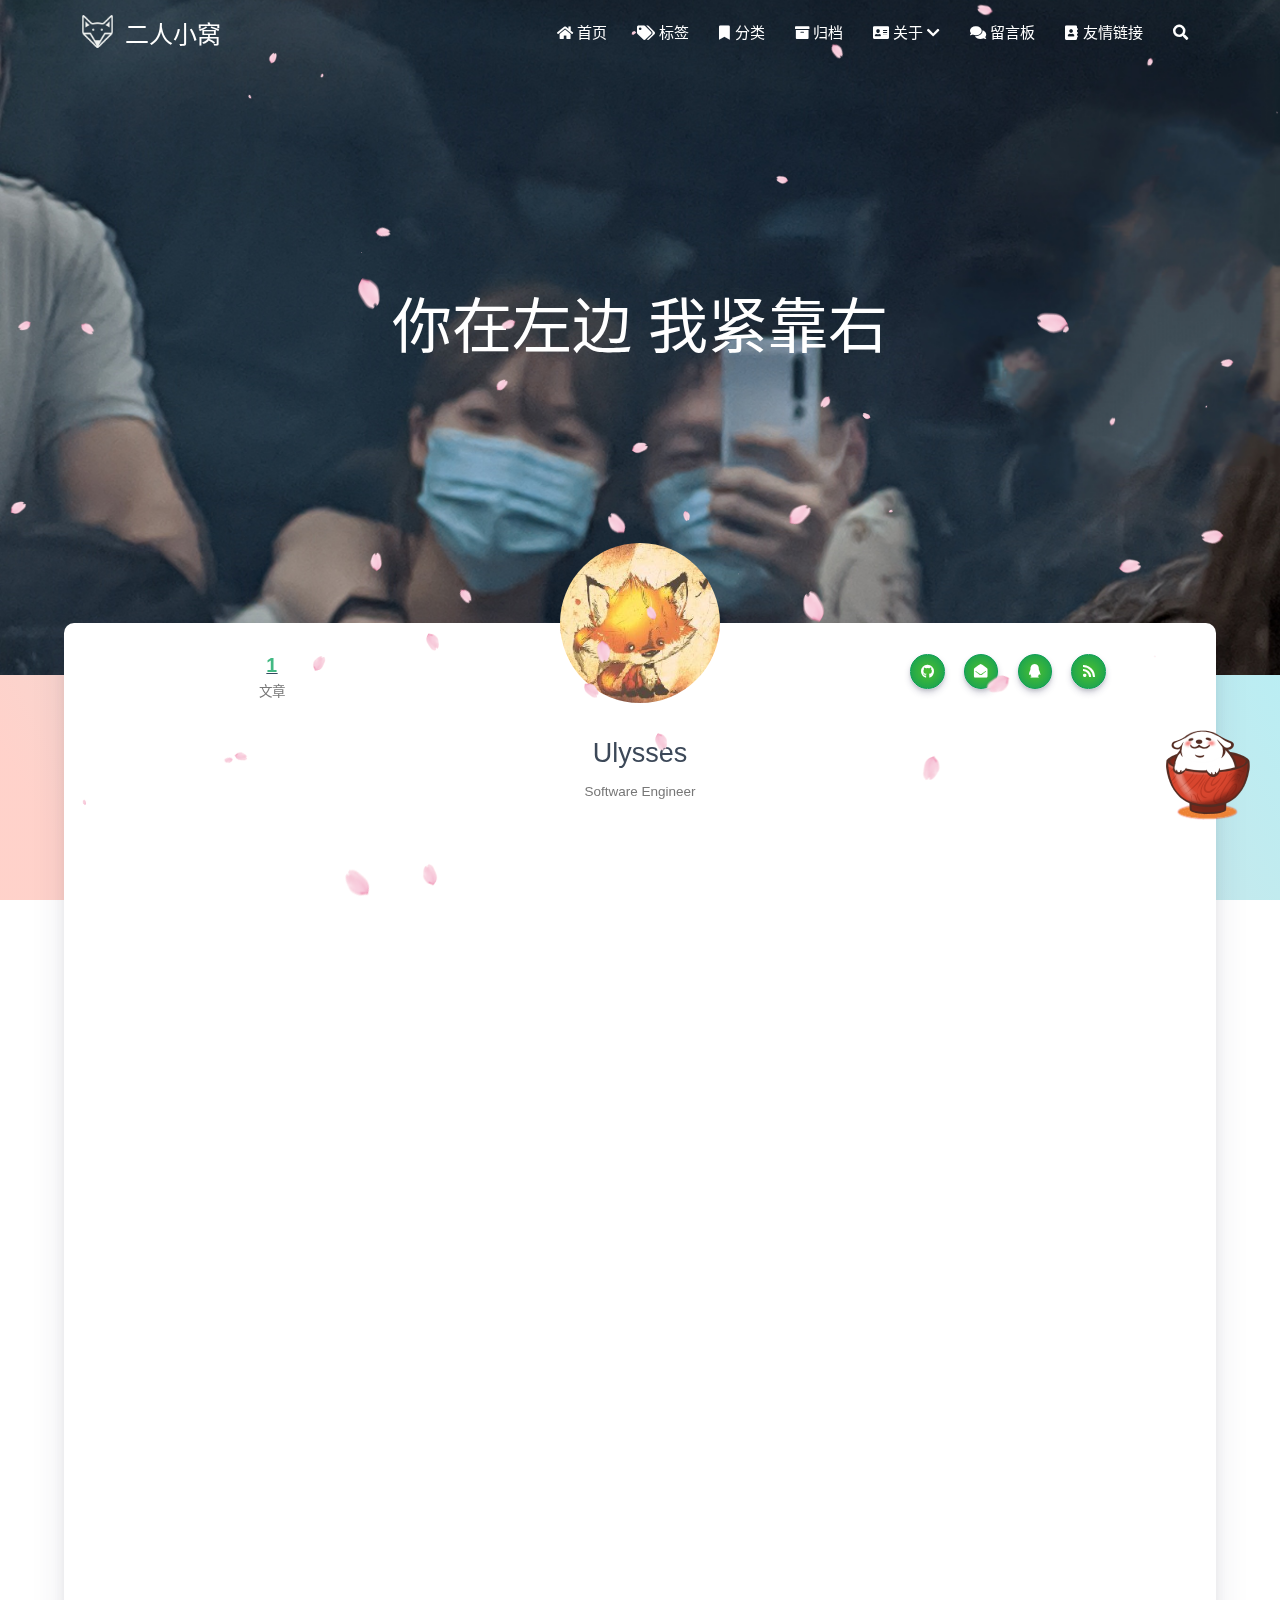
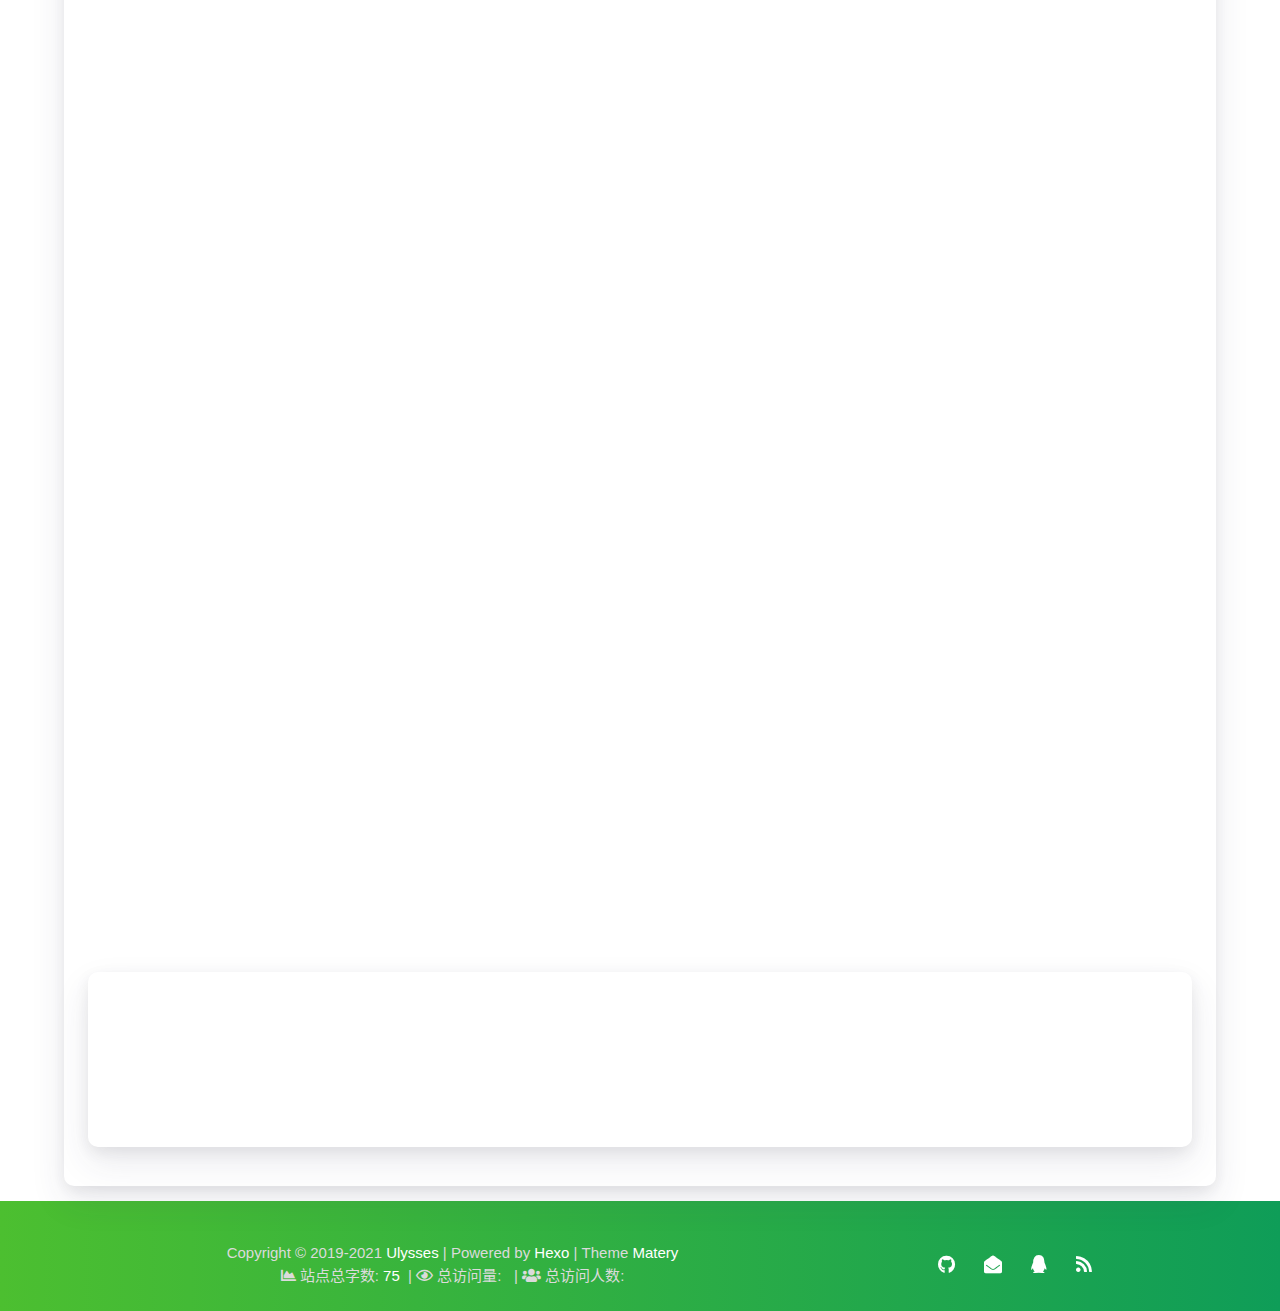
==== commit f1e13928: "Site updated: 2021-12-10 23:32:19" ====
--- a/about/index.html
+++ b/about/index.html
@@ -934,6 +934,15 @@
     }
 
     
+    .aplayer.aplayer-fixed.aplayer-narrow .aplayer-body {
+        left: -66px !important;
+    }
+
+    .aplayer.aplayer-fixed.aplayer-narrow .aplayer-body:hover {
+        left: 0px !important;
+    }
+
+    
 </style>
 <div class="">
     
@@ -943,7 +952,7 @@
                    type="playlist"
                    id="2927089102"
                    fixed='true'
-                   autoplay='true'
+                   autoplay='false'
                    theme='#42b983'
                    loop='all'
                    order='random'
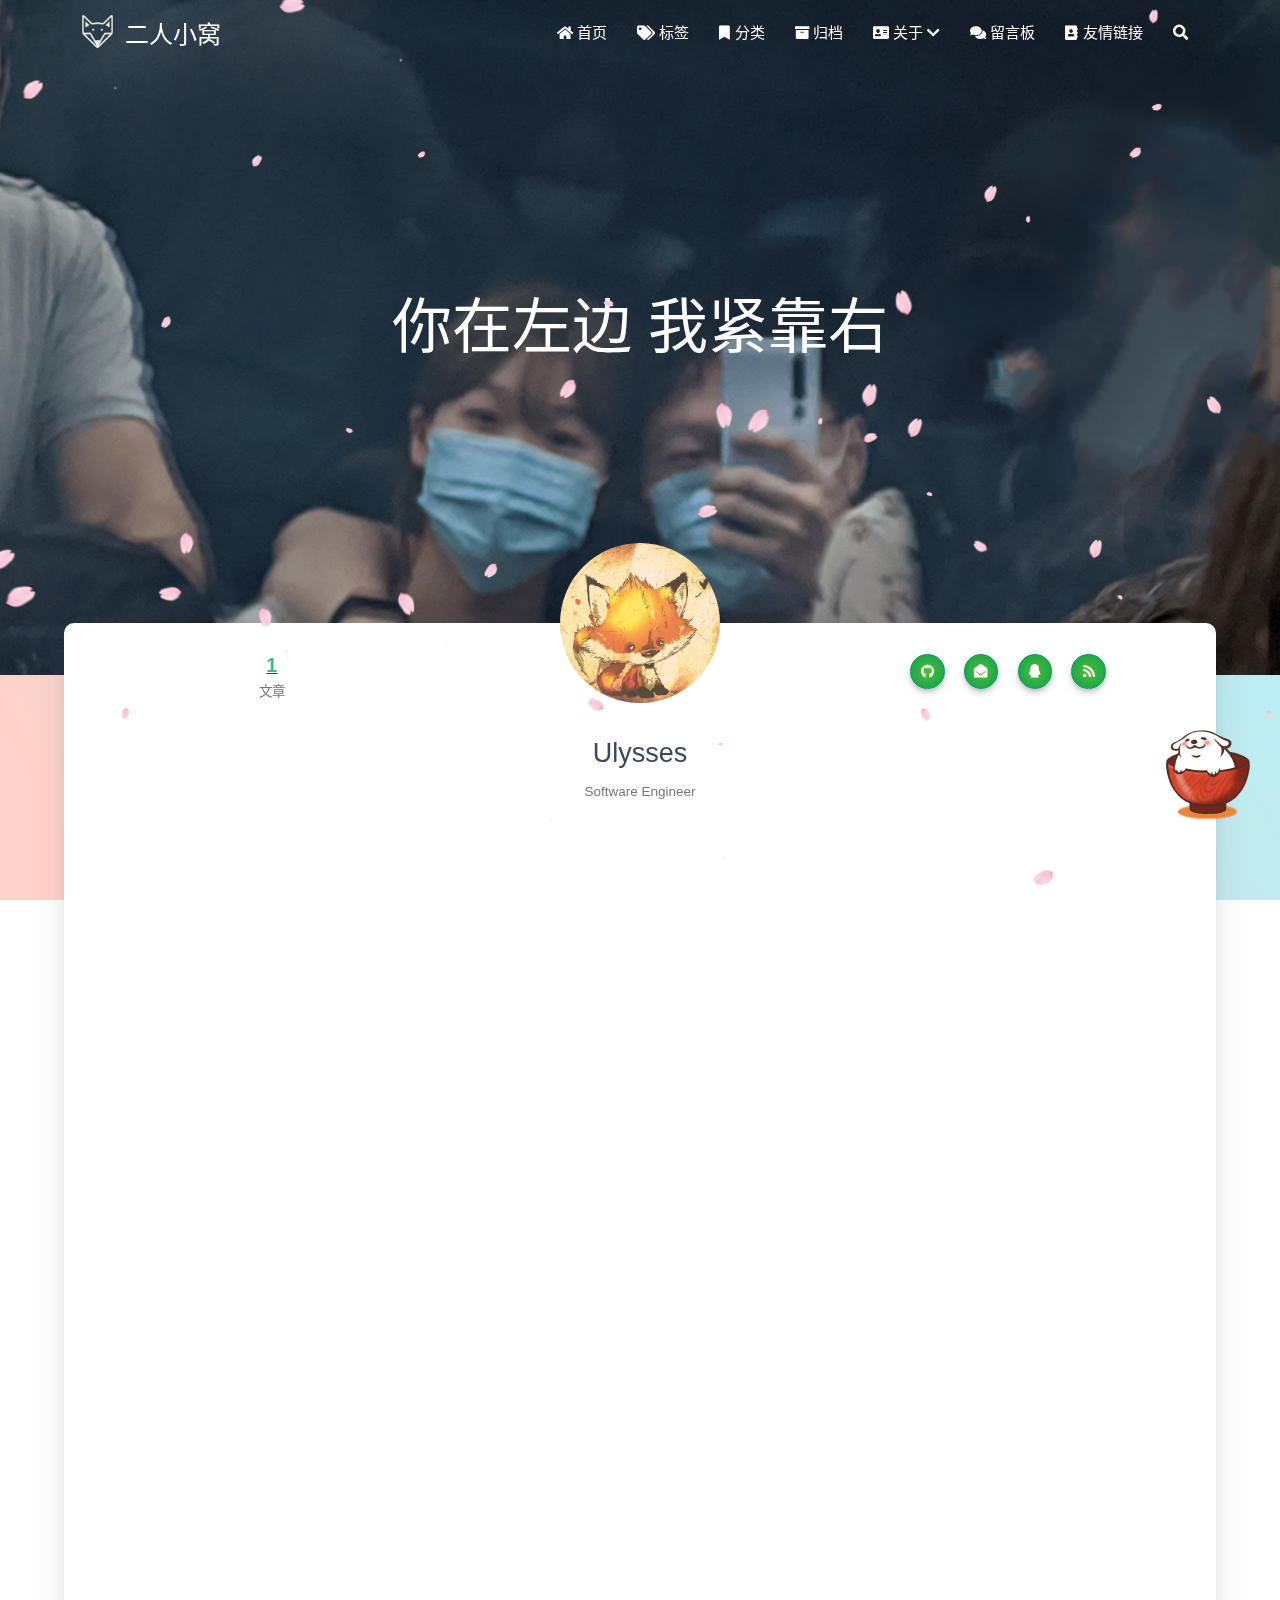
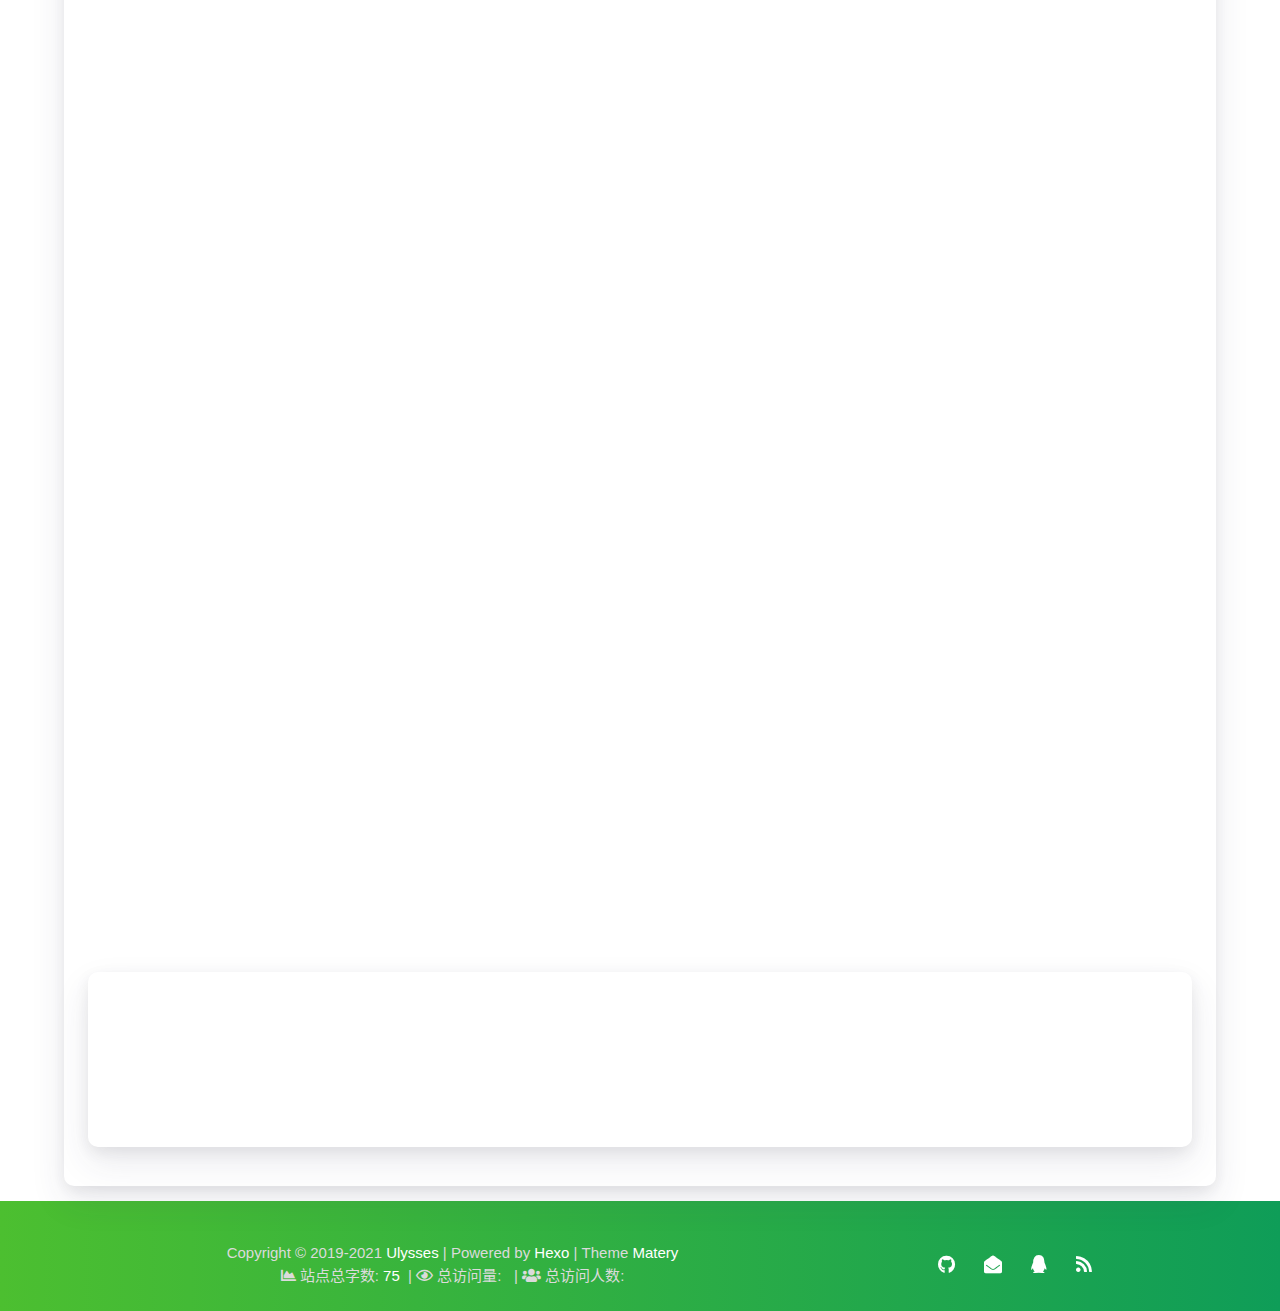
==== commit 67e86b99: "Site updated: 2021-12-10 23:39:36" ====
--- a/about/index.html
+++ b/about/index.html
@@ -950,9 +950,9 @@
         <meting-js class="col l8 offset-l2 m10 offset-m1 s12"
                    server="netease"
                    type="playlist"
-                   id="2927089102"
+                   id="3207365442"
                    fixed='true'
-                   autoplay='false'
+                   autoplay='true'
                    theme='#42b983'
                    loop='all'
                    order='random'
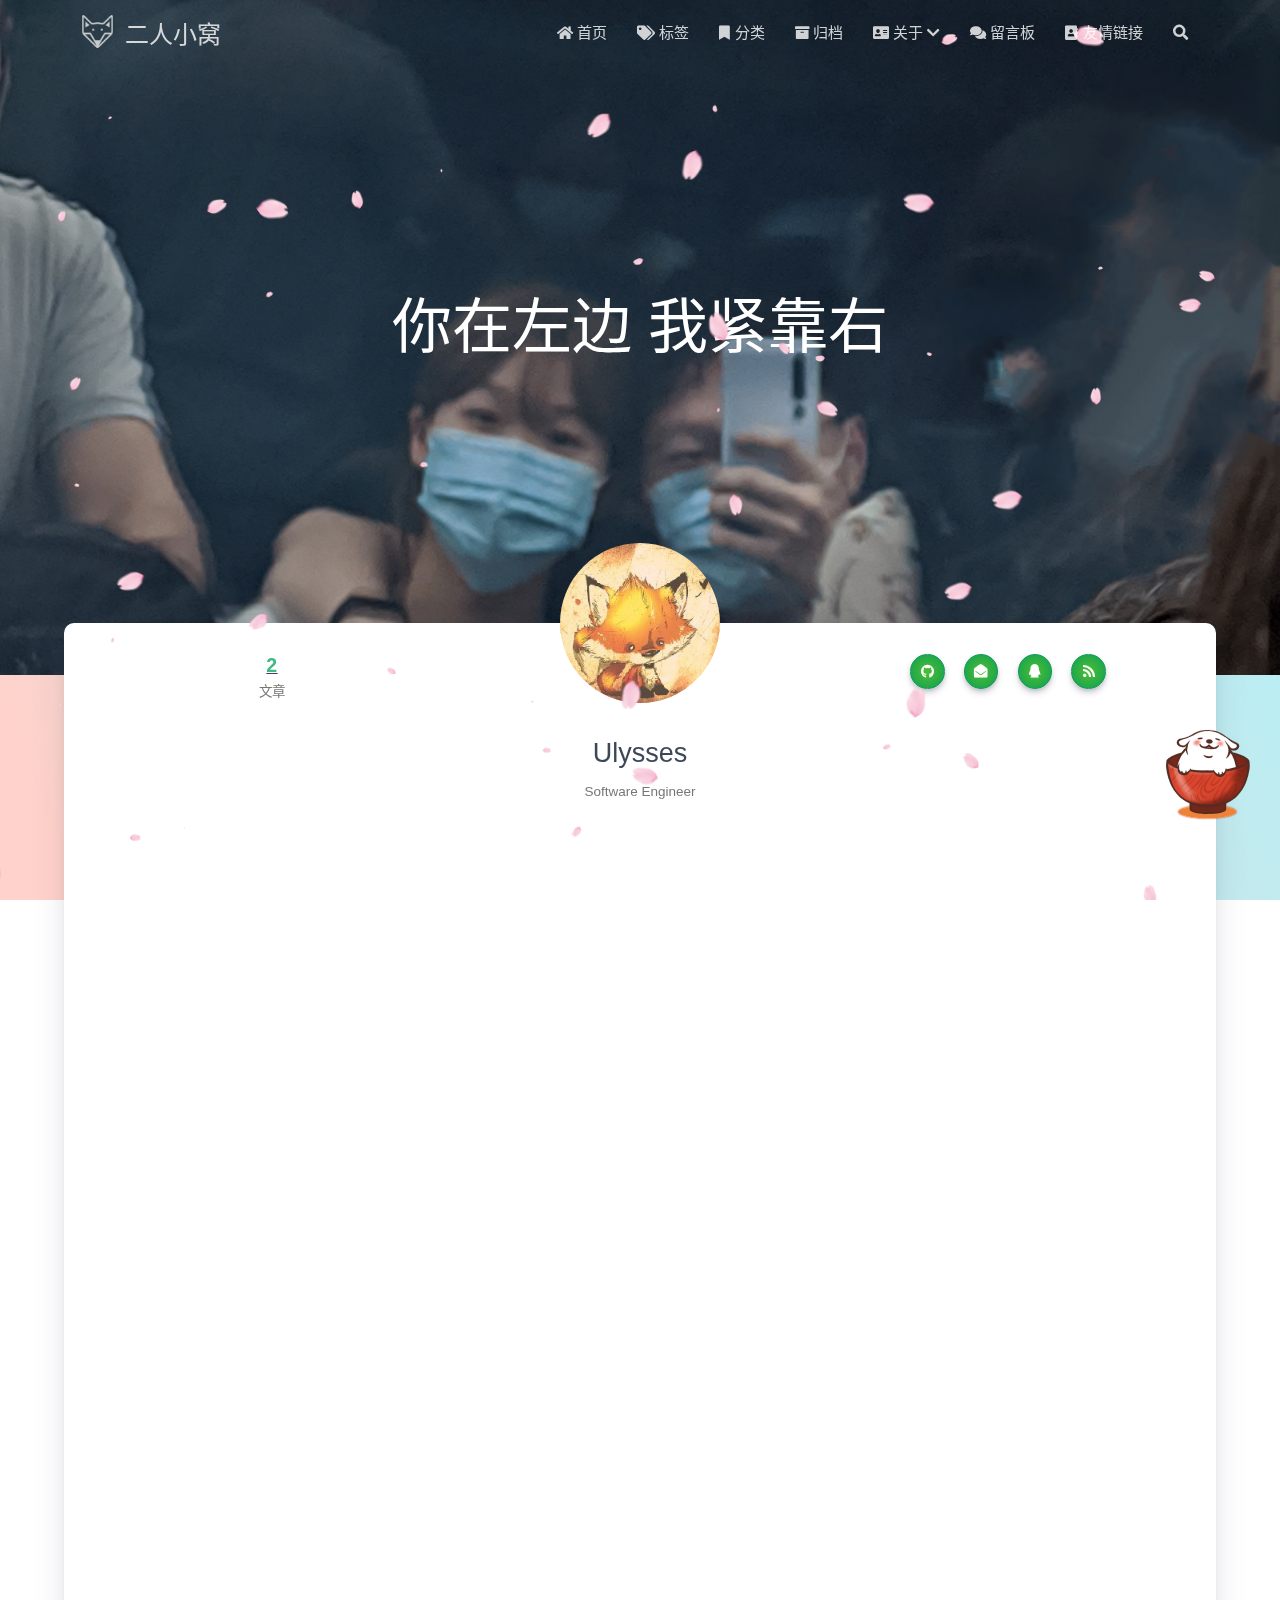
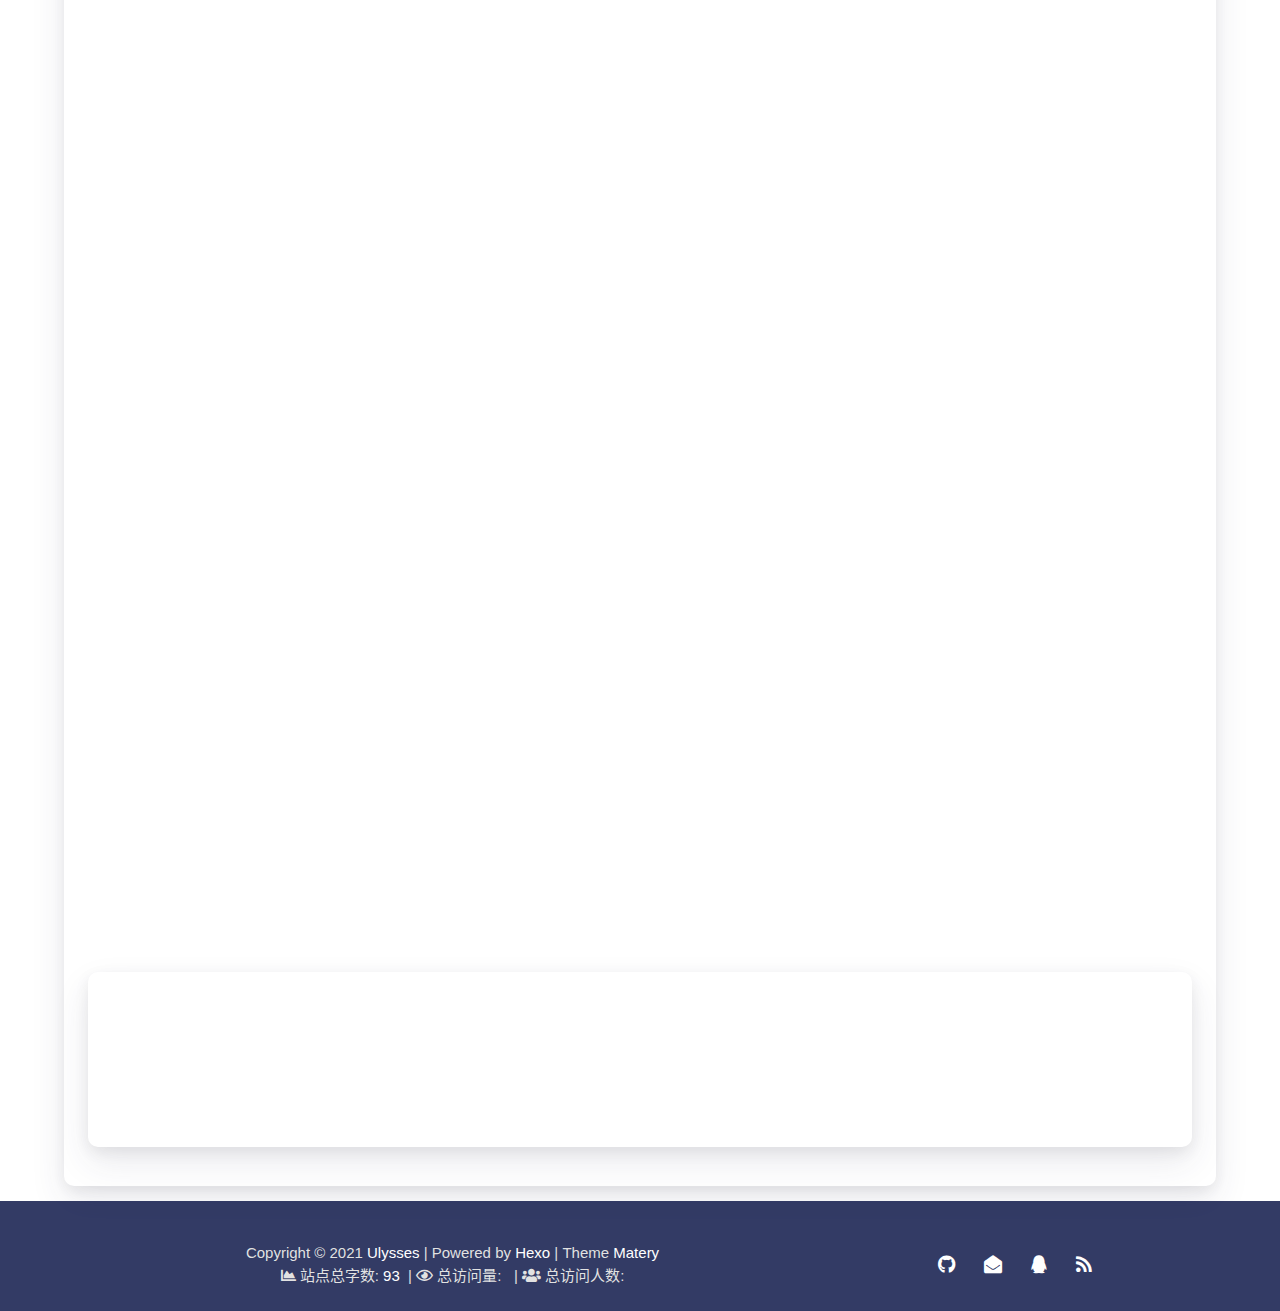
==== commit bfb9dc23: "Site updated: 2021-12-11 20:22:29" ====
--- a/about/index.html
+++ b/about/index.html
@@ -29,6 +29,7 @@
     <link rel="stylesheet" type="text/css" href="/css/my.css">
 
     <script src="/libs/jquery/jquery-3.6.0.min.js"></script>
+    <script src="https://sdk.jinrishici.com/v2/browser/jinrishici.js" charset="utf-8"></script>
 
 <meta name="generator" content="Hexo 5.4.0">
 <style>.github-emoji { position: relative; display: inline-block; width: 1.2em; min-height: 1.2em; overflow: hidden; vertical-align: top; color: transparent; }  .github-emoji > span { position: relative; z-index: 10; }  .github-emoji img, .github-emoji .fancybox { margin: 0 !important; padding: 0 !important; border: none !important; outline: none !important; text-decoration: none !important; user-select: none !important; cursor: auto !important; }  .github-emoji img { height: 1.2em !important; width: 1.2em !important; position: absolute !important; left: 50% !important; top: 50% !important; transform: translate(-50%, -50%) !important; user-select: none !important; cursor: auto !important; } .github-emoji-fallback { color: inherit; } .github-emoji-fallback img { opacity: 0 !important; }</style>
@@ -288,7 +289,7 @@
         
         <li><div class="divider"></div></li>
         <li>
-            <a href="https://github.com/blinkfox/hexo-theme-matery" class="waves-effect waves-light" target="_blank">
+            <a href="https://github.com/ulysseskong" class="waves-effect waves-light" target="_blank">
                 <i class="fab fa-github-square fa-fw"></i>Fork Me
             </a>
         </li>
@@ -345,7 +346,7 @@
     }
 </style>
 
-<a href="https://github.com/blinkfox/hexo-theme-matery" class="github-corner tooltipped hide-on-med-and-down" target="_blank"
+<a href="https://github.com/ulysseskong" class="github-corner tooltipped hide-on-med-and-down" target="_blank"
    data-tooltip="Fork Me" data-position="left" data-delay="50">
     <svg viewBox="0 0 250 250" aria-hidden="true">
         <path d="M0,0 L115,115 L130,115 L142,142 L250,250 L250,0 Z"></path>
@@ -423,7 +424,7 @@
                     <div class="post-statis col l4 hide-on-med-and-down" data-aos="zoom-in-right">
                         
 <div class="statis">
-    <span class="count"><a href="/">1</a></span>
+    <span class="count"><a href="/">2</a></span>
     <span class="name">文章</span>
 </div>
 
@@ -443,7 +444,7 @@
                                 <div class="post-statis hide-on-large-only" data-aos="zoom-in-right">
                                     
 <div class="statis">
-    <span class="count"><a href="/">1</a></span>
+    <span class="count"><a href="/">2</a></span>
     <span class="name">文章</span>
 </div>
 
@@ -591,7 +592,7 @@
                 name: '文章篇数',
                 type: 'line',
                 color: ['#6772e5'],
-                data: [0,0,0,0,0,0,0,0,0,0,0,0,1],
+                data: [0,0,0,0,0,0,0,0,0,0,0,0,2],
                 markPoint: {
                     symbolSize: 45,
                     color: ['#fa755a','#3ecf8e','#82d3f4'],
@@ -974,7 +975,7 @@
         <div class="col s12 m8 l8 copy-right">
             Copyright&nbsp;&copy;
             
-                <span id="year">2019-2021</span>
+                <span id="year">2021</span>
             
             <a href="/about" target="_blank">Ulysses</a>
             |&nbsp;Powered by&nbsp;<a href="https://hexo.io/" target="_blank">Hexo</a>
@@ -982,7 +983,7 @@
             <br>
             
                 &nbsp;<i class="fas fa-chart-area"></i>&nbsp;站点总字数:&nbsp;<span
-                        class="white-color">75</span>
+                        class="white-color">93</span>
             
             
             
--- a/css/matery.css
+++ b/css/matery.css
@@ -245,8 +245,10 @@
 
 /* 整体背景颜色，包括导航、移动端的导航、页尾、标签页等的背景颜色. */
 .bg-color {
-    background-image: linear-gradient(to right, #4cbf30 0%, #0f9d58 100%);
-}
+    background:#000B3F;
+    opacity: 0.8  /* 透明效果 */
+}
+
 
 /*@-webkit-keyframes rainbow {*/
 /*    !* 动态切换背景颜色. *!*/
